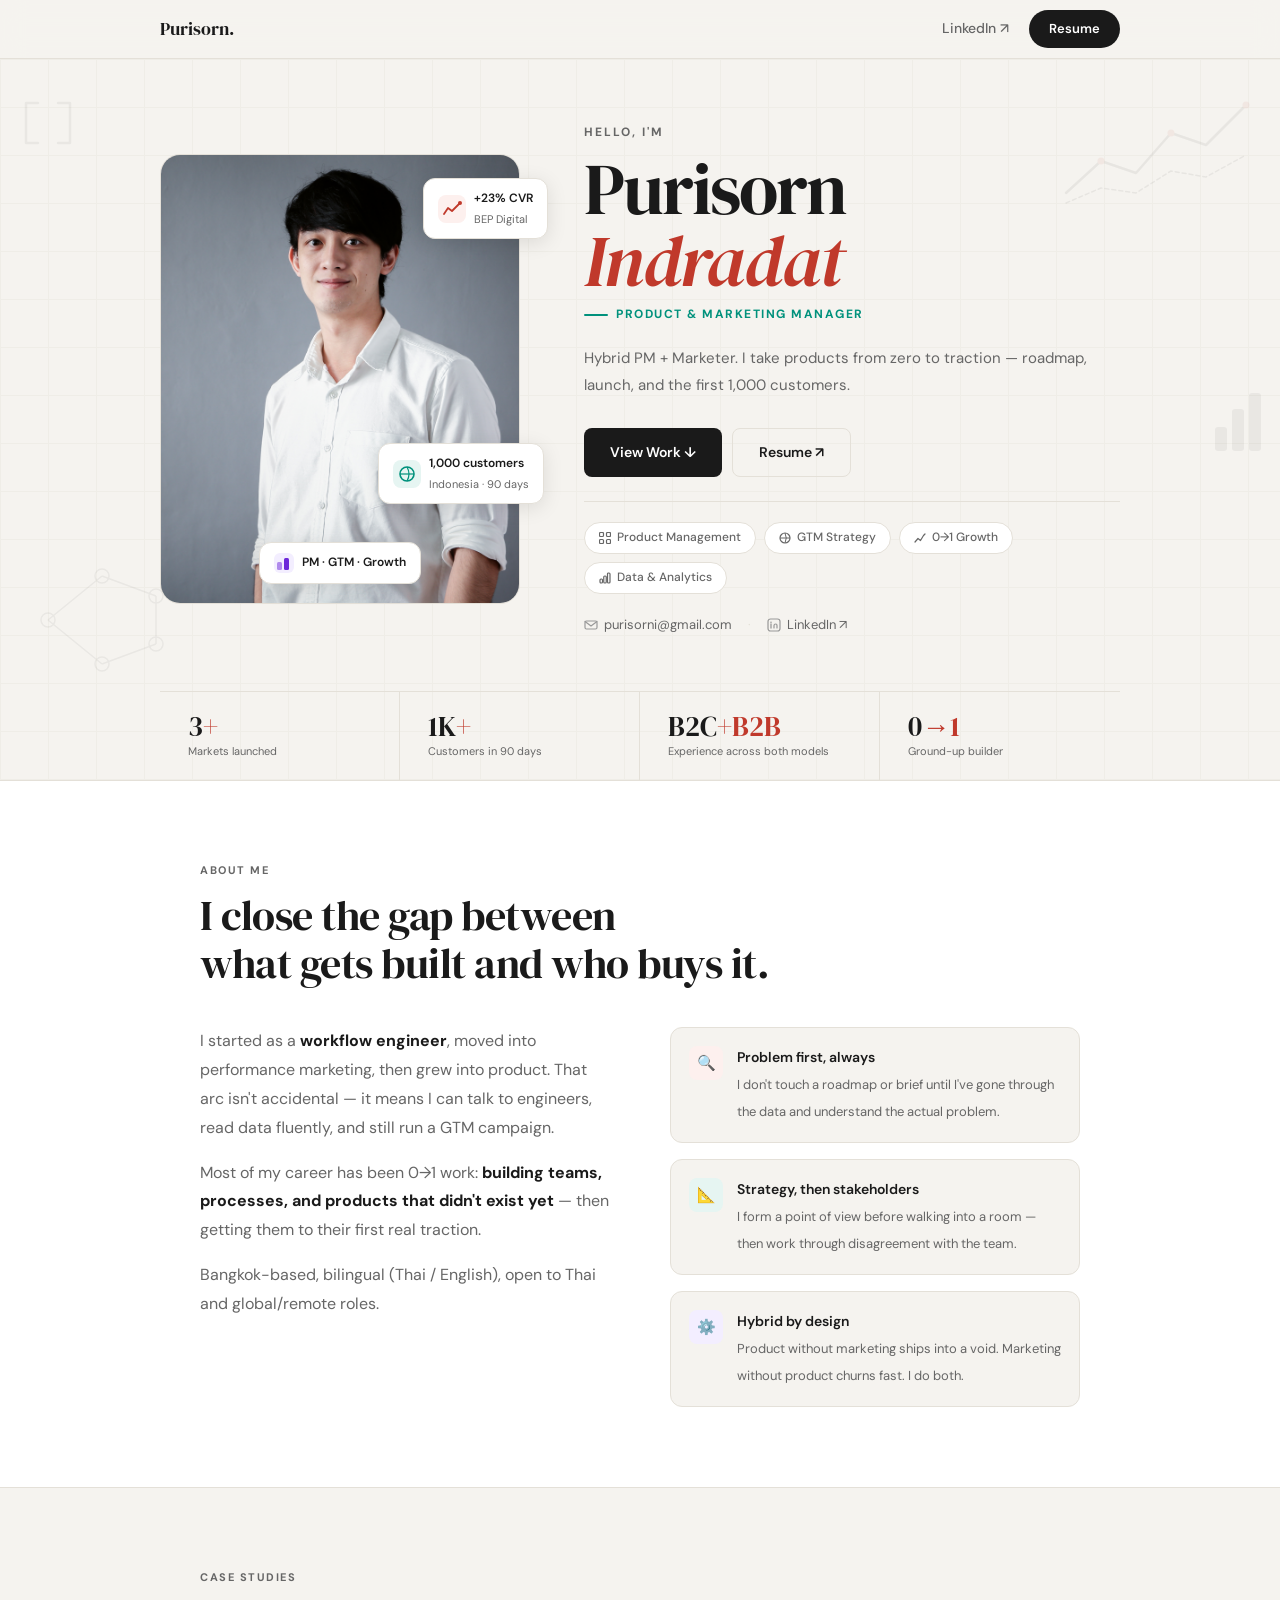
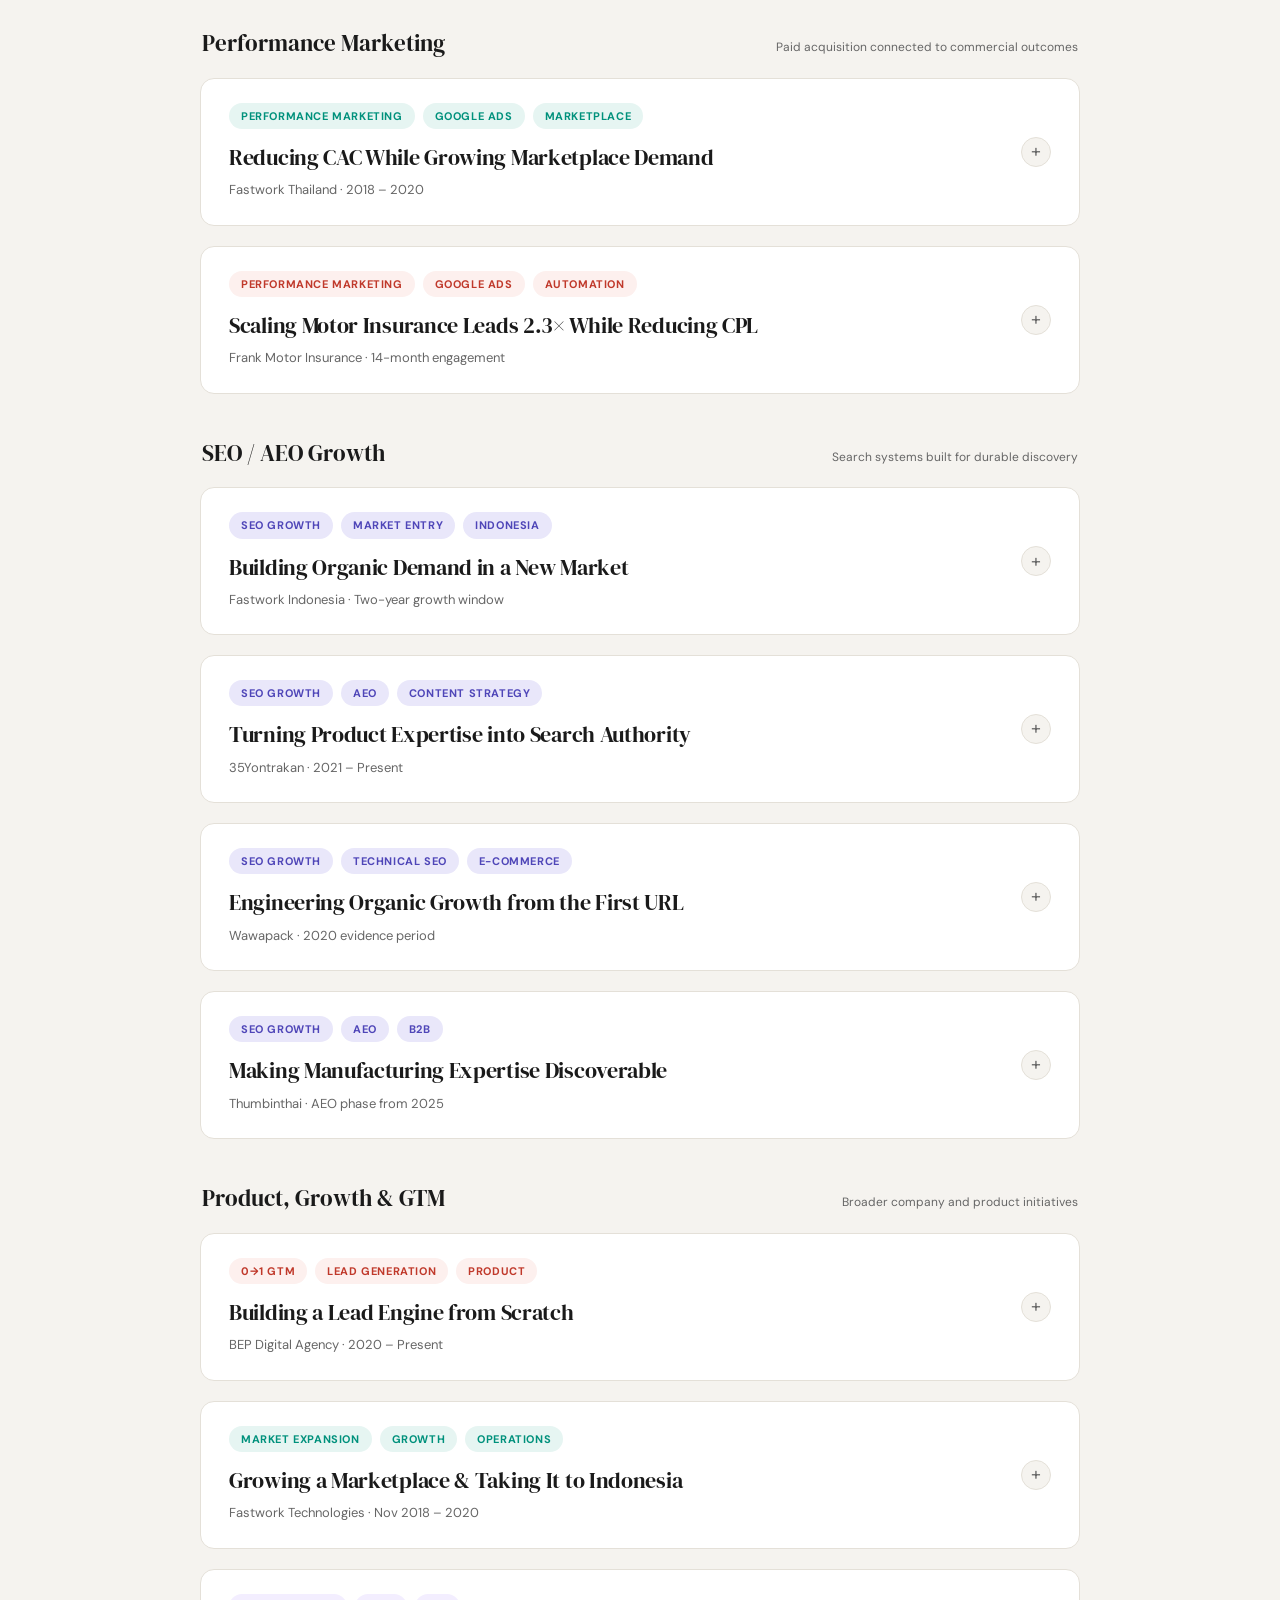
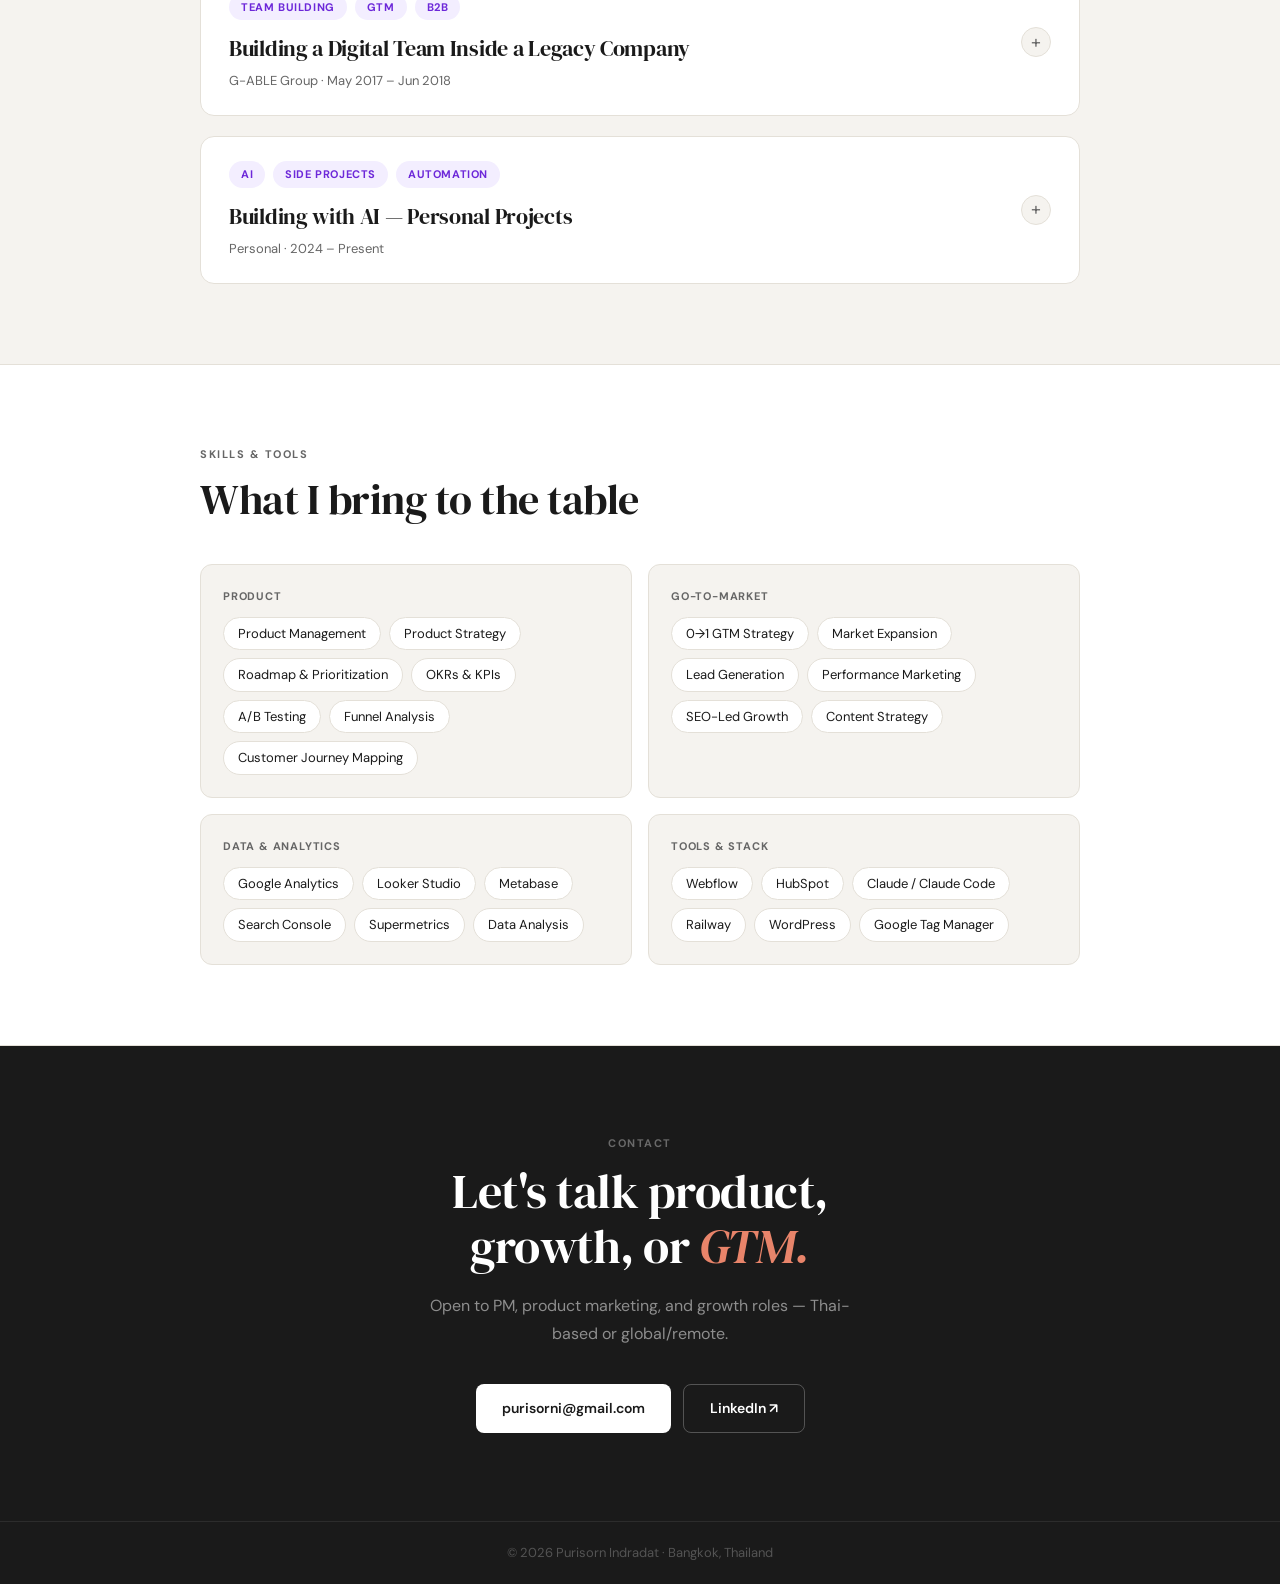
==== index.html @ d5d2ad54 "Add SEO and AEO growth case studies" ====
<!DOCTYPE html>
<html lang="en">
<head>
  <meta charset="UTF-8" />
  <meta name="viewport" content="width=device-width, initial-scale=1.0" />
  <title>Purisorn Indradat — Product × Marketing</title>
  <link rel="preconnect" href="https://fonts.googleapis.com">
  <link href="https://fonts.googleapis.com/css2?family=DM+Sans:ital,wght@0,300;0,400;0,500;0,600;0,700;1,400&family=DM+Serif+Display:ital@0;1&display=swap" rel="stylesheet">
  <style>
    *, *::before, *::after { box-sizing: border-box; margin: 0; padding: 0; }
    :root {
      --white: #ffffff;
      --bg: #f5f3ef;
      --ink: #1a1a1a;
      --ink-light: #666;
      --border: #e4e0d8;
      --coral: #c0392b;
      --coral-light: #fdf0ee;
      --teal: #00917c;
      --teal-light: #e6f5f2;
      --violet: #6d28d9;
      --violet-light: #f3eeff;
      --radius: 14px;
      --max: 960px;
    }
    html { scroll-behavior: smooth; }
    body { background: var(--bg); color: var(--ink); font-family: 'DM Sans', sans-serif; font-size: 16px; line-height: 1.65; }

    /* NAV */
    nav {
      position: sticky; top: 0; z-index: 100;
      background: rgba(245,243,239,0.92); backdrop-filter: blur(12px);
      border-bottom: 1px solid var(--border);
      padding: 0 40px;
    }
    nav .wrap { max-width: var(--max); margin: 0 auto; display: flex; align-items: center; justify-content: space-between; height: 58px; }
    .nav-logo { font-family: 'DM Serif Display', serif; font-size: 18px; color: var(--ink); text-decoration: none; }
    .nav-right { display: flex; align-items: center; gap: 20px; }
    .nav-link { color: var(--ink-light); text-decoration: none; font-size: 14px; font-weight: 500; transition: color 0.15s; }
    .nav-link:hover { color: var(--ink); }
    .nav-btn { background: var(--ink); color: white; padding: 8px 20px; border-radius: 99px; font-size: 13px; font-weight: 600; text-decoration: none; transition: background 0.15s; }
    .nav-btn:hover { background: var(--coral); }

    /* HERO */
    #hero { padding: 64px 40px 0; position: relative; overflow: hidden; }
    .hero-container { max-width: var(--max); margin: 0 auto; }
    .hero-bg-grid {
      position: absolute; inset: 0; pointer-events: none;
      background-image: linear-gradient(var(--border) 1px, transparent 1px), linear-gradient(90deg, var(--border) 1px, transparent 1px);
      background-size: 48px 48px; opacity: 0.3;
    }
    .hero-wrap {
      display: grid; grid-template-columns: 360px 1fr; gap: 64px; align-items: center;
      position: relative; z-index: 2;
    }
    @media(max-width:820px){ .hero-wrap { grid-template-columns: 1fr; } .hero-photo { display: none; } }

    /* photo col */
    .hero-photo { position: relative; }
    .photo-frame {
      width: 100%; aspect-ratio: 4/5; border-radius: 20px; overflow: hidden;
      background: var(--white); border: 1px solid var(--border);
    }
    .photo-frame img { width: 100%; height: 100%; object-fit: cover; display: block; }

    /* floating cards on photo */
    .photo-card {
      position: absolute;
      background: white; border: 1px solid var(--border); border-radius: 12px;
      padding: 10px 14px; box-shadow: 0 4px 20px rgba(0,0,0,0.10);
      font-size: 12px; font-weight: 600; color: var(--ink);
      display: flex; align-items: center; gap: 8px; white-space: nowrap;
    }
    .photo-card .card-sub { font-size: 11px; font-weight: 400; color: var(--ink-light); display: block; margin-top: 1px; }
    .pc-top  { top: 24px; right: -28px; }
    .pc-mid  { bottom: 100px; right: -24px; }
    .pc-bot  { bottom: 20px; left: 50%; transform: translateX(-50%); }

    /* text col */
    .hero-eyebrow { font-size: 12px; font-weight: 700; letter-spacing: 2px; text-transform: uppercase; color: var(--ink-light); margin-bottom: 10px; }
    h1 {
      font-family: 'DM Serif Display', serif;
      font-size: clamp(44px, 6vw, 72px);
      font-weight: 400; line-height: 1.0; letter-spacing: -2px; color: var(--ink); margin-bottom: 8px;
    }
    h1 em { font-style: italic; color: var(--coral); }
    .hero-role { font-size: 12px; font-weight: 700; letter-spacing: 1.5px; text-transform: uppercase; color: var(--teal); margin-bottom: 20px; display: flex; align-items: center; gap: 8px; }
    .hero-role::before { content: ''; display: block; width: 24px; height: 2px; background: var(--teal); border-radius: 2px; }
    .hero-sub { font-size: 15px; color: var(--ink-light); line-height: 1.85; margin-bottom: 28px; }
    .hero-actions { display: flex; gap: 10px; flex-wrap: wrap; margin-bottom: 24px; }
    .btn { display: inline-flex; align-items: center; gap: 8px; padding: 12px 26px; border-radius: 8px; font-size: 14px; font-weight: 600; text-decoration: none; transition: all 0.18s; }
    .btn-dark { background: var(--ink); color: white; }
    .btn-dark:hover { background: #333; }
    .btn-outline { background: transparent; color: var(--ink); border: 1.5px solid var(--border); }
    .btn-outline:hover { border-color: var(--ink); }
    .hero-divider { border: none; border-top: 1px solid var(--border); margin-bottom: 20px; }
    .skill-row { display: flex; gap: 8px; flex-wrap: wrap; margin-bottom: 20px; }
    .skill-tag {
      background: var(--white); border: 1px solid var(--border); border-radius: 99px;
      padding: 5px 14px; font-size: 12px; font-weight: 500; color: var(--ink-light);
      display: inline-flex; align-items: center; gap: 6px;
    }
    .hero-contacts { font-size: 13px; color: var(--ink-light); display: flex; gap: 16px; align-items: center; }
    .hero-contacts a { color: var(--ink-light); text-decoration: none; display: flex; align-items: center; gap: 6px; transition: color 0.15s; }
    .hero-contacts a:hover { color: var(--ink); }

    /* stat strip */
    .stat-strip {
      border-top: 1px solid var(--border); margin-top: 56px;
      display: grid; grid-template-columns: repeat(4,1fr);
      position: relative; z-index: 2; max-width: var(--max); margin-left: auto; margin-right: auto;
    }
    @media(max-width:640px){ .stat-strip { grid-template-columns: repeat(2,1fr); } }
    .stat-cell { padding: 20px 28px; border-right: 1px solid var(--border); }
    .stat-cell:last-child { border-right: none; }
    .stat-num { font-family: 'DM Serif Display', serif; font-size: 28px; color: var(--ink); line-height: 1; margin-bottom: 4px; }
    .stat-num span { color: var(--coral); }
    .stat-lbl { font-size: 11px; color: var(--ink-light); line-height: 1.4; }

    /* deco svgs */
    .hero-deco { position: absolute; inset: 0; pointer-events: none; overflow: hidden; z-index: 1; }

    /* SHARED */
    .wrap { max-width: var(--max); margin: 0 auto; padding: 0 40px; }
    section { padding: 80px 40px; }
    .section-label { font-size: 11px; font-weight: 700; letter-spacing: 1.5px; text-transform: uppercase; color: var(--ink-light); margin-bottom: 12px; }
    h2 { font-family: 'DM Serif Display', serif; font-size: clamp(28px, 4vw, 42px); font-weight: 400; letter-spacing: -0.5px; line-height: 1.15; }

    /* ABOUT */
    #about { background: var(--white); border-top: 1px solid var(--border); border-bottom: 1px solid var(--border); }
    .about-grid { display: grid; grid-template-columns: 1fr 1fr; gap: 60px; align-items: start; margin-top: 40px; }
    @media(max-width:640px){ .about-grid { grid-template-columns: 1fr; gap: 32px; } }
    .about-text p { color: var(--ink-light); margin-bottom: 16px; font-size: 16px; line-height: 1.8; }
    .about-text p strong { color: var(--ink); }
    .beliefs { display: flex; flex-direction: column; gap: 16px; }
    .belief { display: flex; gap: 14px; align-items: flex-start; padding: 18px; border-radius: 12px; background: var(--bg); border: 1px solid var(--border); }
    .belief-icon { width: 34px; height: 34px; border-radius: 8px; display: flex; align-items: center; justify-content: center; font-size: 15px; flex-shrink: 0; }
    .bi-coral { background: var(--coral-light); }
    .bi-teal  { background: var(--teal-light); }
    .bi-violet{ background: var(--violet-light); }
    .belief strong { display: block; font-size: 14px; font-weight: 600; color: var(--ink); margin-bottom: 2px; }
    .belief span { font-size: 13px; color: var(--ink-light); line-height: 1.6; }

    /* WORK */
    #work { background: var(--bg); border-bottom: 1px solid var(--border); }
    .cases { display: flex; flex-direction: column; gap: 20px; margin-top: 40px; }
    .case-track {
      display: flex; align-items: baseline; justify-content: space-between; gap: 20px;
      padding: 4px 2px 0; margin-top: 22px;
    }
    .case-track:first-child { margin-top: 0; }
    .case-track h3 { font-family: 'DM Serif Display', serif; font-size: 23px; font-weight: 400; line-height: 1.2; }
    .case-track p { color: var(--ink-light); font-size: 12px; }

    .case-card {
      background: var(--white); border: 1px solid var(--border); border-radius: var(--radius);
      overflow: hidden; transition: box-shadow 0.2s, border-color 0.2s;
    }
    .case-card:hover { box-shadow: 0 4px 24px rgba(0,0,0,0.07); }
    .case-card.open { border-color: #ccc; }
    .case-head {
      padding: 24px 28px; cursor: pointer;
      display: flex; align-items: center; justify-content: space-between; gap: 16px;
      user-select: none;
    }
    .case-head-left { flex: 1; }
    .case-chips { display: flex; gap: 8px; flex-wrap: wrap; margin-bottom: 10px; }
    .chip { font-size: 11px; font-weight: 700; text-transform: uppercase; letter-spacing: 0.6px; padding: 4px 12px; border-radius: 99px; }
    .chip-coral  { background: var(--coral-light); color: var(--coral); }
    .chip-teal   { background: var(--teal-light); color: var(--teal); }
    .chip-violet { background: var(--violet-light); color: var(--violet); }
    .chip-search { background: #e9e7fa; color: #4f46b8; }
    .case-title { font-family: 'DM Serif Display', serif; font-size: 22px; font-weight: 400; letter-spacing: -0.3px; color: var(--ink); margin-bottom: 4px; }
    .case-company { font-size: 13px; color: var(--ink-light); }
    .case-toggle {
      width: 30px; height: 30px; border-radius: 99px; flex-shrink: 0;
      background: var(--bg); border: 1px solid var(--border);
      display: flex; align-items: center; justify-content: center;
      font-size: 18px; color: var(--ink-light); transition: transform 0.3s, background 0.2s;
    }
    .case-card.open .case-toggle { transform: rotate(45deg); background: var(--ink); color: white; border-color: var(--ink); }
    .case-body { display: none; padding: 0 28px 28px; }
    .case-card.open .case-body { display: block; }
    .case-divider { border: none; border-top: 1px solid var(--border); margin-bottom: 24px; }
    .case-meta-grid { display: grid; grid-template-columns: 1fr 1fr; gap: 24px; margin-bottom: 24px; padding-bottom: 24px; border-bottom: 1px solid var(--border); }
    @media(max-width:560px){ .case-meta-grid { grid-template-columns: 1fr; } }
    .case-meta-label { font-size: 10px; font-weight: 700; letter-spacing: 1px; text-transform: uppercase; color: var(--ink-light); margin-bottom: 8px; }
    .case-meta-text { font-size: 14px; color: var(--ink); line-height: 1.65; }
    .case-did { margin-bottom: 24px; }
    .case-did-label { font-size: 10px; font-weight: 700; letter-spacing: 1px; text-transform: uppercase; color: var(--ink-light); margin-bottom: 10px; }
    .case-did ul { list-style: none; display: flex; flex-direction: column; gap: 8px; }
    .case-did li { font-size: 14px; color: var(--ink); padding-left: 20px; position: relative; line-height: 1.6; }
    .case-did li::before { content: '—'; position: absolute; left: 0; color: var(--ink-light); font-size: 12px; }
    .case-outcome { padding: 16px 20px; border-radius: 10px; margin-bottom: 24px; }
    .case-outcome.coral  { background: var(--coral-light); }
    .case-outcome.teal   { background: var(--teal-light); }
    .case-outcome.violet { background: var(--violet-light); }
    .case-outcome-label { font-size: 10px; font-weight: 700; letter-spacing: 1px; text-transform: uppercase; color: var(--ink-light); margin-bottom: 6px; }
    .case-outcome-text { font-size: 15px; font-weight: 700; color: var(--ink); }
    .case-cta { display: inline-flex; align-items: center; gap: 8px; font-size: 14px; font-weight: 600; color: var(--ink); text-decoration: none; border-bottom: 1.5px solid var(--ink); padding-bottom: 2px; transition: color 0.15s, border-color 0.15s; }
    .case-cta:hover { color: var(--coral); border-color: var(--coral); }

    /* SKILLS */
    #skills { background: var(--white); border-bottom: 1px solid var(--border); }
    .skills-grid { display: grid; grid-template-columns: repeat(2,1fr); gap: 16px; margin-top: 40px; }
    @media(max-width:600px){ .skills-grid { grid-template-columns: 1fr; } }
    .skill-box { padding: 22px; border-radius: 12px; border: 1px solid var(--border); background: var(--bg); }
    .skill-box h4 { font-size: 11px; font-weight: 700; text-transform: uppercase; letter-spacing: 0.8px; color: var(--ink-light); margin-bottom: 12px; }
    .pills { display: flex; flex-wrap: wrap; gap: 8px; }
    .pill { background: white; border: 1px solid var(--border); border-radius: 99px; padding: 5px 14px; font-size: 13px; color: var(--ink); }
    @media(max-width:680px){
      .skills-grid { grid-template-columns: 1fr; gap: 12px; }
      .skill-box { padding: 16px 18px; }
      .pills { gap: 6px; }
      .pill { font-size: 12px; padding: 4px 12px; }
    }

    /* CONTACT */
    #contact { background: var(--ink); padding: 88px 40px; text-align: center; }
    #contact .wrap { max-width: 580px; }
    #contact .section-label { color: rgba(255,255,255,0.35); }
    #contact h2 { font-family: 'DM Serif Display', serif; color: white; font-size: clamp(28px,4vw,48px); margin-bottom: 18px; }
    #contact h2 em { color: #e8846a; font-style: italic; }
    #contact p { color: rgba(255,255,255,0.5); font-size: 16px; max-width: 440px; margin: 0 auto 36px; line-height: 1.75; }
    .contact-row { display: flex; gap: 12px; justify-content: center; flex-wrap: wrap; }
    .btn-white { background: white; color: var(--ink); }
    .btn-white:hover { background: #f0f0f0; }
    .btn-ghost-w { background: transparent; color: white; border: 1.5px solid rgba(255,255,255,0.25); }
    .btn-ghost-w:hover { border-color: white; }

    footer { background: var(--ink); border-top: 1px solid rgba(255,255,255,0.08); text-align: center; padding: 20px; font-size: 13px; color: rgba(255,255,255,0.25); }

    @media(max-width:480px) {
      nav { padding: 0 20px; }
      .nav-link { display: none; }
      #hero { padding: 48px 20px 0 !important; }
      section { padding: 56px 20px; }
      .wrap { padding: 0 20px; }
      #contact { padding: 64px 20px !important; }
      h1 { font-size: 38px; letter-spacing: -1.5px; }
      .hero-sub { font-size: 15px; }
      .stat-strip { grid-template-columns: repeat(2,1fr) !important; }
      .stat-cell { padding: 16px 20px; }
      .case-head { padding: 18px 20px; }
      .case-body { padding: 0 20px 24px; }
      .case-meta-grid { grid-template-columns: 1fr !important; }
      .case-track { align-items: flex-start; flex-direction: column; gap: 4px; margin-top: 16px; }
      .about-grid { grid-template-columns: 1fr !important; gap: 28px !important; }
      .hero-contacts { flex-direction: column; align-items: flex-start; gap: 8px; }
      .btn { padding: 11px 20px; font-size: 13px; }
      .skill-row { display: none; }
    }
  </style>
</head>
<body>

<nav>
  <div class="wrap" style="padding:0">
    <a href="/" class="nav-logo">Purisorn.</a>
    <div class="nav-right">
      <a href="https://www.linkedin.com/in/purisorn-indradat/" target="_blank" class="nav-link">LinkedIn ↗</a>
      <a href="resume.pdf" target="_blank" class="nav-btn">Resume</a>
    </div>
  </div>
</nav>

<!-- HERO -->
<section id="hero">
  <div class="hero-bg-grid"></div>

  <!-- decorative SVGs -->
  <div class="hero-deco">
    <!-- top-right: rising line chart -->
    <svg style="position:absolute;top:24px;right:24px;opacity:0.06" width="200" height="130" viewBox="0 0 200 130" fill="none">
      <polyline points="10,110 45,78 80,90 115,50 150,62 190,22" stroke="#1a1a1a" stroke-width="2.5" stroke-linecap="round" stroke-linejoin="round"/>
      <polyline points="10,120 45,105 80,110 115,88 150,94 190,72" stroke="#1a1a1a" stroke-width="1.5" stroke-dasharray="4 3" stroke-linecap="round" stroke-linejoin="round"/>
      <circle cx="45" cy="78" r="3.5" fill="#c0392b"/>
      <circle cx="115" cy="50" r="3.5" fill="#c0392b"/>
      <circle cx="190" cy="22" r="3.5" fill="#c0392b"/>
    </svg>
    <!-- bottom-left: node graph -->
    <svg style="position:absolute;bottom:80px;left:12px;opacity:0.05" width="180" height="160" viewBox="0 0 180 160" fill="none">
      <line x1="36" y1="80" x2="90" y2="36" stroke="#1a1a1a" stroke-width="1.5"/>
      <line x1="36" y1="80" x2="90" y2="124" stroke="#1a1a1a" stroke-width="1.5"/>
      <line x1="90" y1="36" x2="144" y2="56" stroke="#1a1a1a" stroke-width="1.5"/>
      <line x1="90" y1="124" x2="144" y2="104" stroke="#1a1a1a" stroke-width="1.5"/>
      <line x1="144" y1="56" x2="144" y2="104" stroke="#1a1a1a" stroke-width="1.5"/>
      <circle cx="36" cy="80" r="7" fill="none" stroke="#1a1a1a" stroke-width="1.5"/>
      <circle cx="90" cy="36" r="7" fill="none" stroke="#1a1a1a" stroke-width="1.5"/>
      <circle cx="90" cy="124" r="7" fill="none" stroke="#1a1a1a" stroke-width="1.5"/>
      <circle cx="144" cy="56" r="7" fill="none" stroke="#1a1a1a" stroke-width="1.5"/>
      <circle cx="144" cy="104" r="7" fill="none" stroke="#1a1a1a" stroke-width="1.5"/>
    </svg>
    <!-- code brackets top-left -->
    <svg style="position:absolute;top:36px;left:20px;opacity:0.05" width="56" height="56" viewBox="0 0 56 56" fill="none">
      <path d="M18 8 L6 8 L6 48 L18 48" stroke="#1a1a1a" stroke-width="2.5" stroke-linecap="round" stroke-linejoin="round"/>
      <path d="M38 8 L50 8 L50 48 L38 48" stroke="#1a1a1a" stroke-width="2.5" stroke-linecap="round" stroke-linejoin="round"/>
    </svg>
    <!-- bar chart mid-right -->
    <svg style="position:absolute;top:45%;right:16px;opacity:0.05" width="52" height="72" viewBox="0 0 52 72" fill="none">
      <rect x="3" y="44" width="12" height="24" rx="3" fill="#1a1a1a"/>
      <rect x="20" y="26" width="12" height="42" rx="3" fill="#1a1a1a"/>
      <rect x="37" y="10" width="12" height="58" rx="3" fill="#1a1a1a"/>
    </svg>
  </div>

  <div class="hero-container">
  <div class="hero-wrap">

    <!-- PHOTO -->
    <div class="hero-photo">
      <div class="photo-frame">
        <img src="images/Purisorn profile.jpg" alt="Purisorn Indradat">
      </div>

      <!-- floating card: CVR -->
      <div class="photo-card pc-top">
        <svg width="28" height="28" viewBox="0 0 28 28" fill="none">
          <rect width="28" height="28" rx="8" fill="#fdf0ee"/>
          <polyline points="6,19 10,13 14,16 22,8" stroke="#c0392b" stroke-width="1.8" stroke-linecap="round" stroke-linejoin="round"/>
          <circle cx="22" cy="8" r="2" fill="#c0392b"/>
        </svg>
        <div>+23% CVR<span class="card-sub">BEP Digital</span></div>
      </div>

      <!-- floating card: Indonesia -->
      <div class="photo-card pc-mid">
        <svg width="28" height="28" viewBox="0 0 28 28" fill="none">
          <rect width="28" height="28" rx="8" fill="#e6f5f2"/>
          <circle cx="14" cy="14" r="7" stroke="#00917c" stroke-width="1.6" fill="none"/>
          <path d="M14 7 Q18 14 14 21" stroke="#00917c" stroke-width="1.2" fill="none"/>
          <line x1="7" y1="14" x2="21" y2="14" stroke="#00917c" stroke-width="1.2"/>
        </svg>
        <div>1,000 customers<span class="card-sub">Indonesia · 90 days</span></div>
      </div>

      <!-- bottom pill -->
      <div class="photo-card pc-bot">
        <svg width="20" height="20" viewBox="0 0 20 20" fill="none">
          <rect width="20" height="20" rx="6" fill="#f3eeff"/>
          <rect x="3" y="9" width="5" height="8" rx="1.5" fill="#6d28d9" opacity="0.5"/>
          <rect x="10" y="5" width="5" height="12" rx="1.5" fill="#6d28d9"/>
        </svg>
        PM · GTM · Growth
      </div>
    </div>

    <!-- TEXT -->
    <div class="hero-left">
      <div class="hero-eyebrow">Hello, I'm</div>
      <h1>Purisorn<br><em>Indradat</em></h1>
      <div class="hero-role">Product & Marketing Manager</div>
      <p class="hero-sub">Hybrid PM + Marketer. I take products from zero to traction — roadmap, launch, and the first 1,000 customers.</p>

      <div class="hero-actions">
        <a href="#work" class="btn btn-dark">View Work ↓</a>
        <a href="resume.pdf" target="_blank" class="btn btn-outline">Resume ↗</a>
      </div>

      <hr class="hero-divider">

      <div class="skill-row">
        <span class="skill-tag">
          <svg width="12" height="12" viewBox="0 0 12 12" fill="none"><rect x="0.5" y="0.5" width="4" height="4" rx="1" stroke="currentColor" stroke-width="1.2"/><rect x="7.5" y="0.5" width="4" height="4" rx="1" stroke="currentColor" stroke-width="1.2"/><rect x="0.5" y="7.5" width="4" height="4" rx="1" stroke="currentColor" stroke-width="1.2"/><rect x="7.5" y="7.5" width="4" height="4" rx="1" stroke="currentColor" stroke-width="1.2"/></svg>
          Product Management
        </span>
        <span class="skill-tag">
          <svg width="12" height="12" viewBox="0 0 12 12" fill="none"><circle cx="6" cy="6" r="5" stroke="currentColor" stroke-width="1.2"/><path d="M6 1 Q8.5 6 6 11" stroke="currentColor" stroke-width="1" fill="none"/><line x1="1" y1="6" x2="11" y2="6" stroke="currentColor" stroke-width="1"/></svg>
          GTM Strategy
        </span>
        <span class="skill-tag">
          <svg width="12" height="12" viewBox="0 0 12 12" fill="none"><polyline points="1,10 4,6.5 6.5,8.5 9.5,3.5 11,2" stroke="currentColor" stroke-width="1.2" stroke-linecap="round" stroke-linejoin="round"/></svg>
          0→1 Growth
        </span>
        <span class="skill-tag">
          <svg width="12" height="12" viewBox="0 0 12 12" fill="none"><rect x="1" y="7" width="2.5" height="4" rx="1" stroke="currentColor" stroke-width="1.2"/><rect x="4.75" y="4" width="2.5" height="7" rx="1" stroke="currentColor" stroke-width="1.2"/><rect x="8.5" y="1" width="2.5" height="10" rx="1" stroke="currentColor" stroke-width="1.2"/></svg>
          Data & Analytics
        </span>
      </div>

      <div class="hero-contacts">
        <a href="mailto:purisorni@gmail.com">
          <svg width="14" height="14" viewBox="0 0 14 14" fill="none"><rect x="1" y="3" width="12" height="8" rx="1.5" stroke="#999" stroke-width="1.2"/><polyline points="1,3.5 7,8 13,3.5" stroke="#999" stroke-width="1.2" stroke-linecap="round"/></svg>
          purisorni@gmail.com
        </a>
        <span style="color:var(--border)">·</span>
        <a href="https://www.linkedin.com/in/purisorn-indradat/" target="_blank">
          <svg width="14" height="14" viewBox="0 0 14 14" fill="none"><rect x="1" y="1" width="12" height="12" rx="2.5" stroke="#999" stroke-width="1.2"/><line x1="4" y1="6" x2="4" y2="10" stroke="#999" stroke-width="1.3" stroke-linecap="round"/><circle cx="4" cy="4.2" r="0.8" fill="#999"/><path d="M7 10 V7.5 C7 6.5 7.8 6 8.8 6 C9.8 6 10 6.7 10 7.5 V10" stroke="#999" stroke-width="1.2" stroke-linecap="round"/></svg>
          LinkedIn ↗
        </a>
      </div>
    </div>

  </div>
  </div><!-- /hero-container -->

  <!-- STAT STRIP -->
  <div class="stat-strip">
    <div class="stat-cell">
      <div class="stat-num">3<span>+</span></div>
      <div class="stat-lbl">Markets launched</div>
    </div>
    <div class="stat-cell">
      <div class="stat-num">1K<span>+</span></div>
      <div class="stat-lbl">Customers in 90 days</div>
    </div>
    <div class="stat-cell">
      <div class="stat-num">B2C<span>+B2B</span></div>
      <div class="stat-lbl">Experience across both models</div>
    </div>
    <div class="stat-cell">
      <div class="stat-num">0<span>→1</span></div>
      <div class="stat-lbl">Ground-up builder</div>
    </div>
  </div>
</section>

<!-- ABOUT -->
<section id="about">
  <div class="wrap">
    <div class="section-label">About me</div>
    <h2>I close the gap between<br>what gets built and who buys it.</h2>
    <div class="about-grid">
      <div class="about-text">
        <p>I started as a <strong>workflow engineer</strong>, moved into performance marketing, then grew into product. That arc isn't accidental — it means I can talk to engineers, read data fluently, and still run a GTM campaign.</p>
        <p>Most of my career has been 0→1 work: <strong>building teams, processes, and products that didn't exist yet</strong> — then getting them to their first real traction.</p>
        <p>Bangkok-based, bilingual (Thai / English), open to Thai and global/remote roles.</p>
      </div>
      <div class="beliefs">
        <div class="belief">
          <div class="belief-icon bi-coral">🔍</div>
          <div>
            <strong>Problem first, always</strong>
            <span>I don't touch a roadmap or brief until I've gone through the data and understand the actual problem.</span>
          </div>
        </div>
        <div class="belief">
          <div class="belief-icon bi-teal">📐</div>
          <div>
            <strong>Strategy, then stakeholders</strong>
            <span>I form a point of view before walking into a room — then work through disagreement with the team.</span>
          </div>
        </div>
        <div class="belief">
          <div class="belief-icon bi-violet">⚙️</div>
          <div>
            <strong>Hybrid by design</strong>
            <span>Product without marketing ships into a void. Marketing without product churns fast. I do both.</span>
          </div>
        </div>
      </div>
    </div>
  </div>
</section>

<!-- WORK -->
<section id="work">
  <div class="wrap">
    <div class="section-label">Case Studies</div>

    <div class="cases">

      <div class="case-track">
        <h3>Performance Marketing</h3>
        <p>Paid acquisition connected to commercial outcomes</p>
      </div>

      <!-- FASTWORK PERFORMANCE MARKETING -->
      <div class="case-card" id="cc0">
        <div class="case-head" onclick="toggleCase('cc0')">
          <div class="case-head-left">
            <div class="case-chips">
              <span class="chip chip-teal">Performance Marketing</span>
              <span class="chip chip-teal">Google Ads</span>
              <span class="chip chip-teal">Marketplace</span>
            </div>
            <div class="case-title">Reducing CAC While Growing Marketplace Demand</div>
            <div class="case-company">Fastwork Thailand · 2018 – 2020</div>
          </div>
          <div class="case-toggle">+</div>
        </div>
        <div class="case-body">
          <hr class="case-divider">
          <div class="case-meta-grid">
            <div>
              <div class="case-meta-label">Context</div>
              <div class="case-meta-text">As Fastwork expanded across 40–50 service categories, one broad Google Ads structure could not show which categories were creating value.</div>
            </div>
            <div>
              <div class="case-meta-label">My Role</div>
              <div class="case-meta-text">Owned approximately ฿1M per month in demand-side acquisition for new users, inquiries, and payments, with responsibility for improving CAC and category-level cost-to-GMV performance.</div>
            </div>
          </div>
          <div class="case-did">
            <div class="case-did-label">What I Did</div>
            <ul>
              <li>Restructured one broad ad group into focused category and intent groups</li>
              <li>Used selective SKAGs for high-converting keywords to improve relevance and bidding control</li>
              <li>Implemented conversion tracking and extensive Google Analytics analysis</li>
              <li>Introduced category-level CAC and cost-to-GMV reporting</li>
            </ul>
          </div>
          <div class="case-outcome teal">
            <div class="case-outcome-label">Outcome</div>
            <div class="case-outcome-text">CAC reduced from approximately ฿1,200 to ฿900 · +15% inquiries · +20% GMV.</div>
          </div>
          <a href="fastwork-performance.html" class="case-cta">Read Performance Marketing Case →</a>
        </div>
      </div>

      <!-- FRANK PERFORMANCE MARKETING -->
      <div class="case-card" id="cc5">
        <div class="case-head" onclick="toggleCase('cc5')">
          <div class="case-head-left">
            <div class="case-chips">
              <span class="chip chip-coral">Performance Marketing</span>
              <span class="chip chip-coral">Google Ads</span>
              <span class="chip chip-coral">Automation</span>
            </div>
            <div class="case-title">Scaling Motor Insurance Leads 2.3× While Reducing CPL</div>
            <div class="case-company">Frank Motor Insurance · 14-month engagement</div>
          </div>
          <div class="case-toggle">+</div>
        </div>
        <div class="case-body">
          <hr class="case-divider">
          <div class="case-meta-grid">
            <div>
              <div class="case-meta-label">Context</div>
              <div class="case-meta-text">The account needed to scale from ฿500K to ฿1M per month while growing motor-insurance leads faster than media spend.</div>
            </div>
            <div>
              <div class="case-meta-label">My Role</div>
              <div class="case-meta-text">Owned Google Ads optimization across search relevance, landing-page experience, conversion measurement, and automated bid adjustments.</div>
            </div>
          </div>
          <div class="case-did">
            <div class="case-did-label">What I Did</div>
            <ul>
              <li>Improved high-converting keyword relevance using Quality Score diagnostics</li>
              <li>Partnered with product and website teams to optimize landing pages</li>
              <li>Implemented conversion tracking and extensive Google Analytics analysis</li>
              <li>Automated device and schedule bid adjustments with Google Sheets and Ads Scripts</li>
            </ul>
          </div>
          <div class="case-outcome coral">
            <div class="case-outcome-label">Outcome</div>
            <div class="case-outcome-text">Leads increased from 3,000 to 7,000 · 2.3× lead growth · estimated CPL reduced by 14%.</div>
          </div>
          <a href="frank-performance.html" class="case-cta">Read Performance Marketing Case →</a>
        </div>
      </div>

      <div class="case-track">
        <h3>SEO / AEO Growth</h3>
        <p>Search systems built for durable discovery</p>
      </div>

      <!-- FASTWORK INDONESIA SEO -->
      <div class="case-card" id="cc6">
        <div class="case-head" onclick="toggleCase('cc6')">
          <div class="case-head-left">
            <div class="case-chips">
              <span class="chip chip-search">SEO Growth</span>
              <span class="chip chip-search">Market Entry</span>
              <span class="chip chip-search">Indonesia</span>
            </div>
            <div class="case-title">Building Organic Demand in a New Market</div>
            <div class="case-company">Fastwork Indonesia · Two-year growth window</div>
          </div>
          <div class="case-toggle">+</div>
        </div>
        <div class="case-body">
          <hr class="case-divider">
          <div class="case-meta-grid">
            <div><div class="case-meta-label">Context</div><div class="case-meta-text">Fastwork entered Indonesia against established freelance platforms while paid search remained expensive and highly competitive.</div></div>
            <div><div class="case-meta-label">My Role</div><div class="case-meta-text">Led a three-person SEO and Google Ads team across local-intent content, on-page optimization, authority building, and acquisition prioritization.</div></div>
          </div>
          <div class="case-did"><div class="case-did-label">What I Did</div><ul><li>Localized content around Indonesian search intent</li><li>Built authority through guest posts, digital PR, partnerships, and outreach</li><li>Scaled service-focused organic entry points</li><li>Connected SEO priorities with paid-search learning</li></ul></div>
          <div class="case-outcome violet"><div class="case-outcome-label">Outcome</div><div class="case-outcome-text">Organic traffic grew from 0 to 284,812 monthly visits in two years, sustaining peaks above 300K.</div></div>
          <a href="fastwork-id-seo.html" class="case-cta">Read SEO / AEO Case →</a>
        </div>
      </div>

      <!-- 35YONTRAKAN SEO / AEO -->
      <div class="case-card" id="cc7">
        <div class="case-head" onclick="toggleCase('cc7')">
          <div class="case-head-left"><div class="case-chips"><span class="chip chip-search">SEO Growth</span><span class="chip chip-search">AEO</span><span class="chip chip-search">Content Strategy</span></div><div class="case-title">Turning Product Expertise into Search Authority</div><div class="case-company">35Yontrakan · 2021 – Present</div></div><div class="case-toggle">+</div>
        </div>
        <div class="case-body"><hr class="case-divider"><div class="case-meta-grid"><div><div class="case-meta-label">Context</div><div class="case-meta-text">A motorcycle-parts distributor began with no search visibility while large marketplaces dominated commercial discovery.</div></div><div><div class="case-meta-label">My Role</div><div class="case-meta-text">Built the website, SEO structure, analytics foundation, product expansion system, and information-led content strategy.</div></div></div><div class="case-did"><div class="case-did-label">What I Did</div><ul><li>Built the site, sitemap, measurement, and product-page foundation</li><li>Expanded product and category coverage with launches</li><li>Added technical Q&amp;A, comparisons, laws, and how-to content</li><li>Structured expertise for classic search and AI answer engines</li></ul></div><div class="case-outcome violet"><div class="case-outcome-label">Outcome</div><div class="case-outcome-text">492K clicks · 22.6M impressions · average position 6.8 · 531 AI citations.</div></div><a href="35yontrakan-seo.html" class="case-cta">Read SEO / AEO Case →</a></div>
      </div>

      <!-- WAWAPACK SEO -->
      <div class="case-card" id="cc8">
        <div class="case-head" onclick="toggleCase('cc8')"><div class="case-head-left"><div class="case-chips"><span class="chip chip-search">SEO Growth</span><span class="chip chip-search">Technical SEO</span><span class="chip chip-search">E-commerce</span></div><div class="case-title">Engineering Organic Growth from the First URL</div><div class="case-company">Wawapack · 2020 evidence period</div></div><div class="case-toggle">+</div></div>
        <div class="case-body"><hr class="case-divider"><div class="case-meta-grid"><div><div class="case-meta-label">Context</div><div class="case-meta-text">A packaging startup entered a crowded, price-sensitive market with many product types and competitors already using paid acquisition.</div></div><div><div class="case-meta-label">My Role</div><div class="case-meta-text">Designed and implemented the SEO foundation, taxonomy, Thai keyword strategy, on-page system, schema, and performance improvements.</div></div></div><div class="case-did"><div class="case-did-label">What I Did</div><ul><li>Built a hub-and-spoke structure by product type and buyer intent</li><li>Implemented clean URLs, XML sitemap, and structured data</li><li>Researched Thai plastic and eco-packaging demand</li><li>Standardized titles, headings, internal links, and Core Web Vitals</li></ul></div><div class="case-outcome violet"><div class="case-outcome-label">Outcome</div><div class="case-outcome-text">Monthly organic traffic grew from roughly 3K to nearly 9K during the supplied 2020 period.</div></div><a href="wawapack-seo.html" class="case-cta">Read SEO / AEO Case →</a></div>
      </div>

      <!-- THUMBINTHAI SEO / AEO -->
      <div class="case-card" id="cc9">
        <div class="case-head" onclick="toggleCase('cc9')"><div class="case-head-left"><div class="case-chips"><span class="chip chip-search">SEO Growth</span><span class="chip chip-search">AEO</span><span class="chip chip-search">B2B</span></div><div class="case-title">Making Manufacturing Expertise Discoverable</div><div class="case-company">Thumbinthai · AEO phase from 2025</div></div><div class="case-toggle">+</div></div>
        <div class="case-body"><hr class="case-divider"><div class="case-meta-grid"><div><div class="case-meta-label">Context</div><div class="case-meta-text">A Bangkok apparel manufacturer needed to translate complex production expertise into clear search journeys for local and international buyers.</div></div><div><div class="case-meta-label">My Role</div><div class="case-meta-text">Created the responsive website, targeted service pages, SEO foundation, and answer-focused content structure.</div></div></div><div class="case-did"><div class="case-did-label">What I Did</div><ul><li>Built responsive paths from discovery to inquiry</li><li>Matched landing pages to apparel and private-label intent</li><li>Optimized product, service, and educational content</li><li>Evolved the foundation for GEO and AEO discovery</li></ul></div><div class="case-outcome violet"><div class="case-outcome-label">Outcome</div><div class="case-outcome-text">68.5K clicks · 3.34M impressions · average position 8.7 · 322 AI citations.</div></div><a href="thumbinthai-seo.html" class="case-cta">Read SEO / AEO Case →</a></div>
      </div>

      <div class="case-track">
        <h3>Product, Growth &amp; GTM</h3>
        <p>Broader company and product initiatives</p>
      </div>

      <!-- BEP -->
      <div class="case-card" id="cc1">
        <div class="case-head" onclick="toggleCase('cc1')">
          <div class="case-head-left">
            <div class="case-chips">
              <span class="chip chip-coral">0→1 GTM</span>
              <span class="chip chip-coral">Lead Generation</span>
              <span class="chip chip-coral">Product</span>
            </div>
            <div class="case-title">Building a Lead Engine from Scratch</div>
            <div class="case-company">BEP Digital Agency · 2020 – Present</div>
          </div>
          <div class="case-toggle">+</div>
        </div>
        <div class="case-body">
          <hr class="case-divider">
          <div class="case-meta-grid">
            <div>
              <div class="case-meta-label">Context</div>
              <div class="case-meta-text">New company with zero brand recognition. Service scope was too narrow to win bigger clients and leads coming in didn't match what operations could deliver.</div>
            </div>
            <div>
              <div class="case-meta-label">My Role</div>
              <div class="case-meta-text">First product & marketing hire. Built the entire operation — from sales process and lead nurture to product roadmap and organic growth strategy.</div>
            </div>
          </div>
          <div class="case-did">
            <div class="case-did-label">What I Did</div>
            <ul>
              <li>Defined ICP, rewrote service messaging to attract better-fit leads</li>
              <li>Built strategic partnerships to expand scope and unlock larger clients</li>
              <li>Scaled site from 1 to 200+ pages through structured SEO and content strategy</li>
              <li>Set up full sales pipeline — zero budget, all organic</li>
              <li>Continuously developed product and business strategy, identifying opportunities for product-market fit through customer feedback, A/B testing, and OKR-aligned releases</li>
              <li>Deployed AI automation pipelines, saving 15+ hours per week in production time</li>
            </ul>
          </div>
          <div class="case-outcome coral">
            <div class="case-outcome-label">Outcome</div>
            <div class="case-outcome-text">23% increase in conversion rate · 2× marketing performance · 30% reduction in content production time — all without paid acquisition budget.</div>
          </div>
          <a href="bep.html" class="case-cta">Read Case Study →</a>
        </div>
      </div>

      <!-- FASTWORK -->
      <div class="case-card" id="cc2">
        <div class="case-head" onclick="toggleCase('cc2')">
          <div class="case-head-left">
            <div class="case-chips">
              <span class="chip chip-teal">Market Expansion</span>
              <span class="chip chip-teal">Growth</span>
              <span class="chip chip-teal">Operations</span>
            </div>
            <div class="case-title">Growing a Marketplace & Taking It to Indonesia</div>
            <div class="case-company">Fastwork Technologies · Nov 2018 – 2020</div>
          </div>
          <div class="case-toggle">+</div>
        </div>
        <div class="case-body">
          <hr class="case-divider">
          <div class="case-meta-grid">
            <div>
              <div class="case-meta-label">Context</div>
              <div class="case-meta-text">Regional SaaS marketplace needed to improve conversion and launch in Indonesia — simultaneously with a lean team and no existing playbook.</div>
            </div>
            <div>
              <div class="case-meta-label">My Role</div>
              <div class="case-meta-text">Marketing manager for Thailand growth and pioneer team member for Indonesia expansion — responsible for GTM strategy, funnel optimization, and getting to first 1,000 customers in 90 days.</div>
            </div>
          </div>
          <div class="case-did">
            <div class="case-did-label">What I Did</div>
            <ul>
              <li>Mapped full inquiry-to-payment funnel across TH + ID markets; fixed key drop-offs</li>
              <li>Designed KYC workaround using CS team to maintain trust while tech was being built</li>
              <li>Designed offline acquisition strategy for Indonesia and led execution through the local team</li>
              <li>Launched first-time buyer campaign that drove the first paying customer cohort</li>
              <li>Built unified data layer connecting marketing data to product DB</li>
            </ul>
          </div>
          <div class="case-outcome teal">
            <div class="case-outcome-label">Outcome</div>
            <div class="case-outcome-text">1,000+ customers acquired in 90 days in Indonesia · +20% qualified leads · −25% cost per lead · +10% conversion rate in Thailand.</div>
          </div>
          <a href="fastwork.html" class="case-cta">Read Case Study →</a>
        </div>
      </div>

      <!-- G-ABLE -->
      <div class="case-card" id="cc3">
        <div class="case-head" onclick="toggleCase('cc3')">
          <div class="case-head-left">
            <div class="case-chips">
              <span class="chip chip-violet">Team Building</span>
              <span class="chip chip-violet">GTM</span>
              <span class="chip chip-violet">B2B</span>
            </div>
            <div class="case-title">Building a Digital Team Inside a Legacy Company</div>
            <div class="case-company">G-ABLE Group · May 2017 – Jun 2018</div>
          </div>
          <div class="case-toggle">+</div>
        </div>
        <div class="case-body">
          <hr class="case-divider">
          <div class="case-meta-grid">
            <div>
              <div class="case-meta-label">Context</div>
              <div class="case-meta-text">20+ year system integrator with no digital marketing function. Leadership didn't understand what digital could do for a B2B business and pushed back on every tech decision.</div>
            </div>
            <div>
              <div class="case-meta-label">My Role</div>
              <div class="case-meta-text">Digital Marketing Manager — built the team from scratch, rebuilt the website positioning, and ran GTM campaigns that closed new enterprise clients.</div>
            </div>
          </div>
          <div class="case-did">
            <div class="case-did-label">What I Did</div>
            <ul>
              <li>Built the digital marketing team from scratch — roles, SLAs, performance standards</li>
              <li>Pushed through CMS migration against internal resistance</li>
              <li>Rebuilt website positioning for B2B buyers</li>
              <li>Defined playbooks across SEM, SEO, GDN, Facebook, and email</li>
              <li>Led cross-functional GTM campaigns that closed new enterprise business</li>
            </ul>
          </div>
          <a href="gable.html" class="case-cta">Read Case Study →</a>
        </div>
      </div>

      <!-- AI PROJECTS -->
      <div class="case-card" id="cc4">
        <div class="case-head" onclick="toggleCase('cc4')">
          <div class="case-head-left">
            <div class="case-chips">
              <span class="chip chip-violet">AI</span>
              <span class="chip chip-violet">Side Projects</span>
              <span class="chip chip-violet">Automation</span>
            </div>
            <div class="case-title">Building with AI — Personal Projects</div>
            <div class="case-company">Personal · 2024 – Present</div>
          </div>
          <div class="case-toggle">+</div>
        </div>
        <div class="case-body">
          <hr class="case-divider">
          <div class="case-meta-grid">
            <div>
              <div class="case-meta-label">Why I built these</div>
              <div class="case-meta-text">I use AI as part of how I work — not just to prompt, but to actually build things. These are two personal projects I built from scratch to solve real problems in my daily life.</div>
            </div>
            <div>
              <div class="case-meta-label">What this shows</div>
              <div class="case-meta-text">That I can build with AI, work with APIs, deploy to production, and continuously adopt new technology — not just talk about it.</div>
            </div>
          </div>
          <div class="case-did">
            <div class="case-did-label">Investment Portfolio Tracker</div>
            <ul>
              <li>Built a personal investment dashboard that pulls live market data via yfinance and a news API</li>
              <li>Displays portfolio performance and relevant news in one view</li>
              <li>Built with Python, hosted on Railway, with a custom frontend</li>
            </ul>
          </div>
          <div class="case-did" style="margin-top:20px">
            <div class="case-did-label">Expense Tracker via Line</div>
            <ul>
              <li>Built a personal expense tracker that logs transactions through Line chat using a webhook</li>
              <li>Supports custom categories, transaction naming, and inline /help shortcut guide</li>
              <li>Built with Python + PostgreSQL, hosted on Railway</li>
            </ul>
          </div>
          <a href="aiprojects.html" class="case-cta">See Architecture →</a>
        </div>
      </div>

    </div>
  </div>
</section>

<!-- SKILLS -->
<section id="skills">
  <div class="wrap">
    <div class="section-label">Skills & Tools</div>
    <h2>What I bring to the table</h2>
    <div class="skills-grid">
      <div class="skill-box">
        <h4>Product</h4>
        <div class="pills">
          <span class="pill">Product Management</span>
          <span class="pill">Product Strategy</span>
          <span class="pill">Roadmap & Prioritization</span>
          <span class="pill">OKRs & KPIs</span>
          <span class="pill">A/B Testing</span>
          <span class="pill">Funnel Analysis</span>
          <span class="pill">Customer Journey Mapping</span>
        </div>
      </div>
      <div class="skill-box">
        <h4>Go-to-Market</h4>
        <div class="pills">
          <span class="pill">0→1 GTM Strategy</span>
          <span class="pill">Market Expansion</span>
          <span class="pill">Lead Generation</span>
          <span class="pill">Performance Marketing</span>
          <span class="pill">SEO-Led Growth</span>
          <span class="pill">Content Strategy</span>
        </div>
      </div>
      <div class="skill-box">
        <h4>Data & Analytics</h4>
        <div class="pills">
          <span class="pill">Google Analytics</span>
          <span class="pill">Looker Studio</span>
          <span class="pill">Metabase</span>
          <span class="pill">Search Console</span>
          <span class="pill">Supermetrics</span>
          <span class="pill">Data Analysis</span>
        </div>
      </div>
      <div class="skill-box">
        <h4>Tools & Stack</h4>
        <div class="pills">
          <span class="pill">Webflow</span>
          <span class="pill">HubSpot</span>
          <span class="pill">Claude / Claude Code</span>
          <span class="pill">Railway</span>
          <span class="pill">WordPress</span>
          <span class="pill">Google Tag Manager</span>
        </div>
      </div>
    </div>
  </div>
</section>

<!-- CONTACT -->
<section id="contact">
  <div class="wrap">
    <div class="section-label">Contact</div>
    <h2>Let's talk product,<br>growth, or <em>GTM.</em></h2>
    <p>Open to PM, product marketing, and growth roles — Thai-based or global/remote.</p>
    <div class="contact-row">
      <a href="mailto:purisorni@gmail.com" class="btn btn-white">purisorni@gmail.com</a>
      <a href="https://www.linkedin.com/in/purisorn-indradat/" target="_blank" class="btn btn-ghost-w">LinkedIn ↗</a>
    </div>
  </div>
</section>

<footer>© 2026 Purisorn Indradat · Bangkok, Thailand</footer>

<script>
  function toggleCase(id) {
    document.getElementById(id).classList.toggle('open');
  }
</script>
</body>
</html>
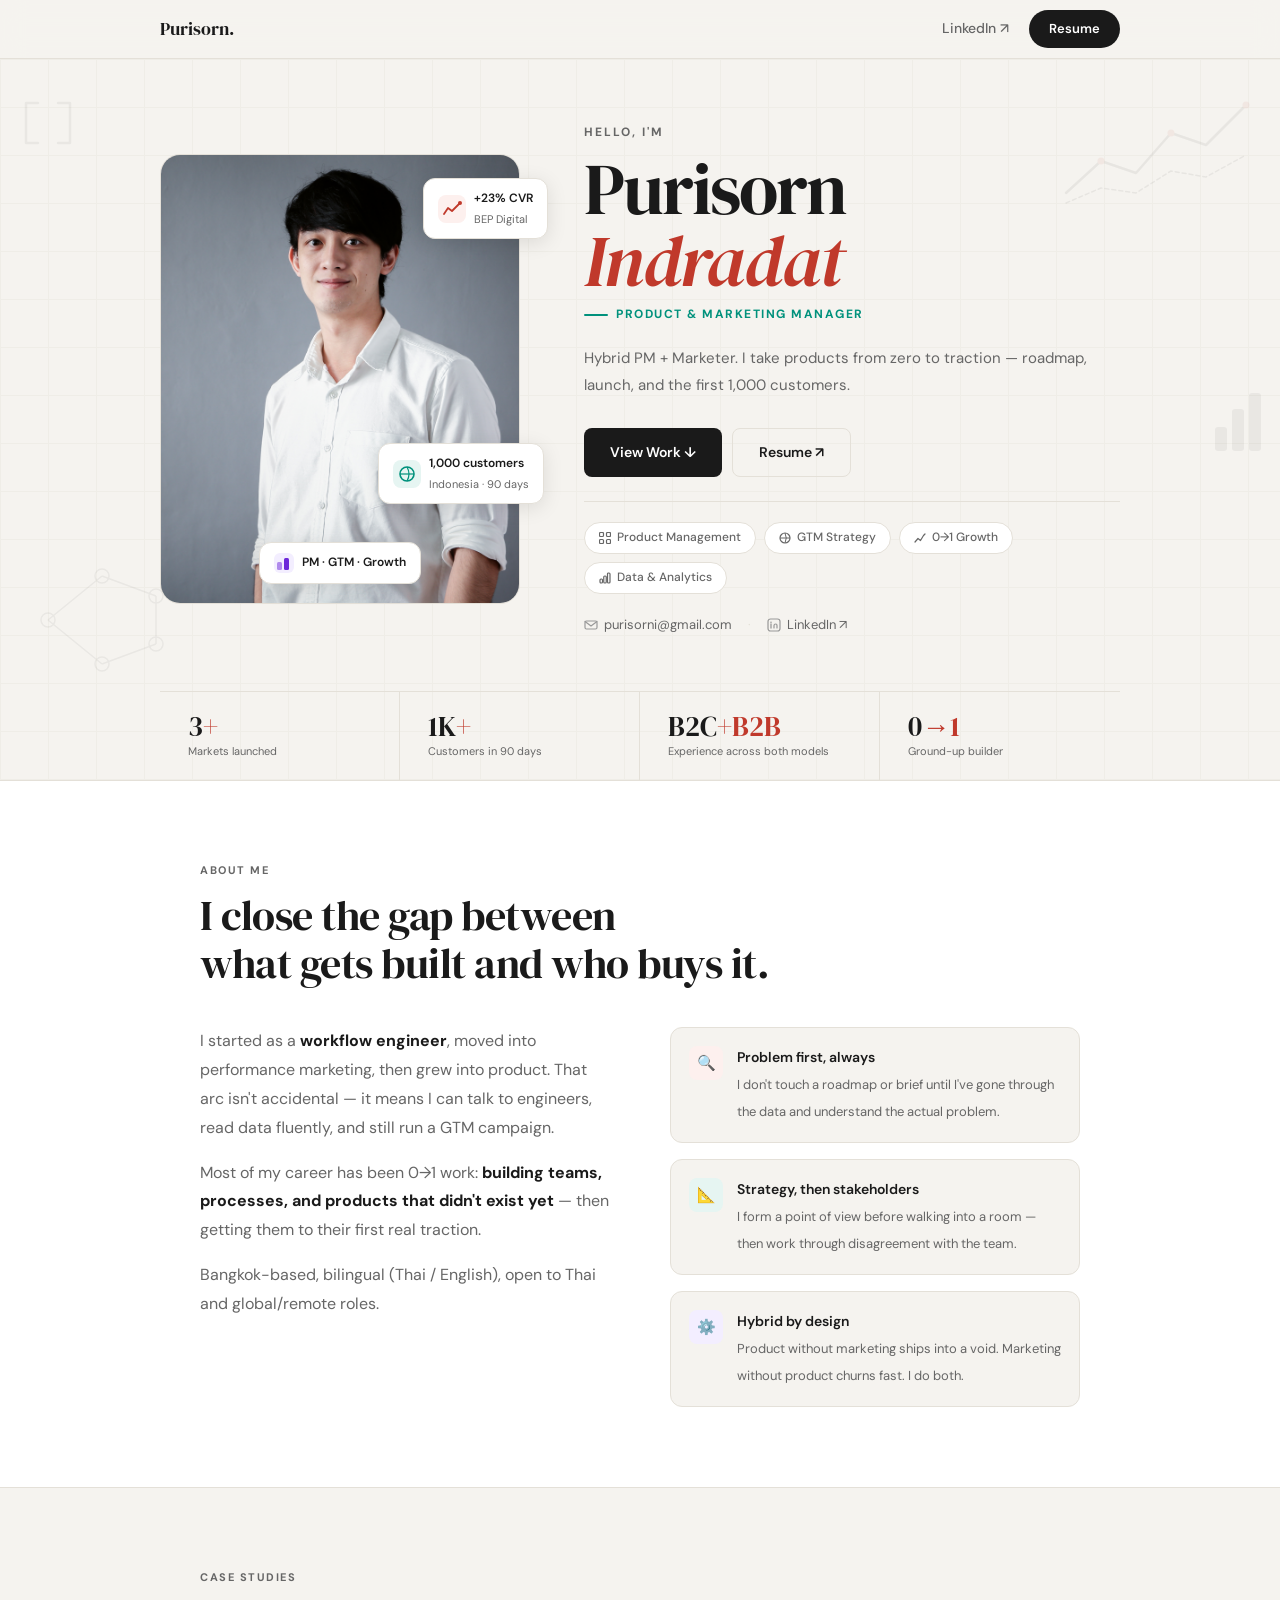
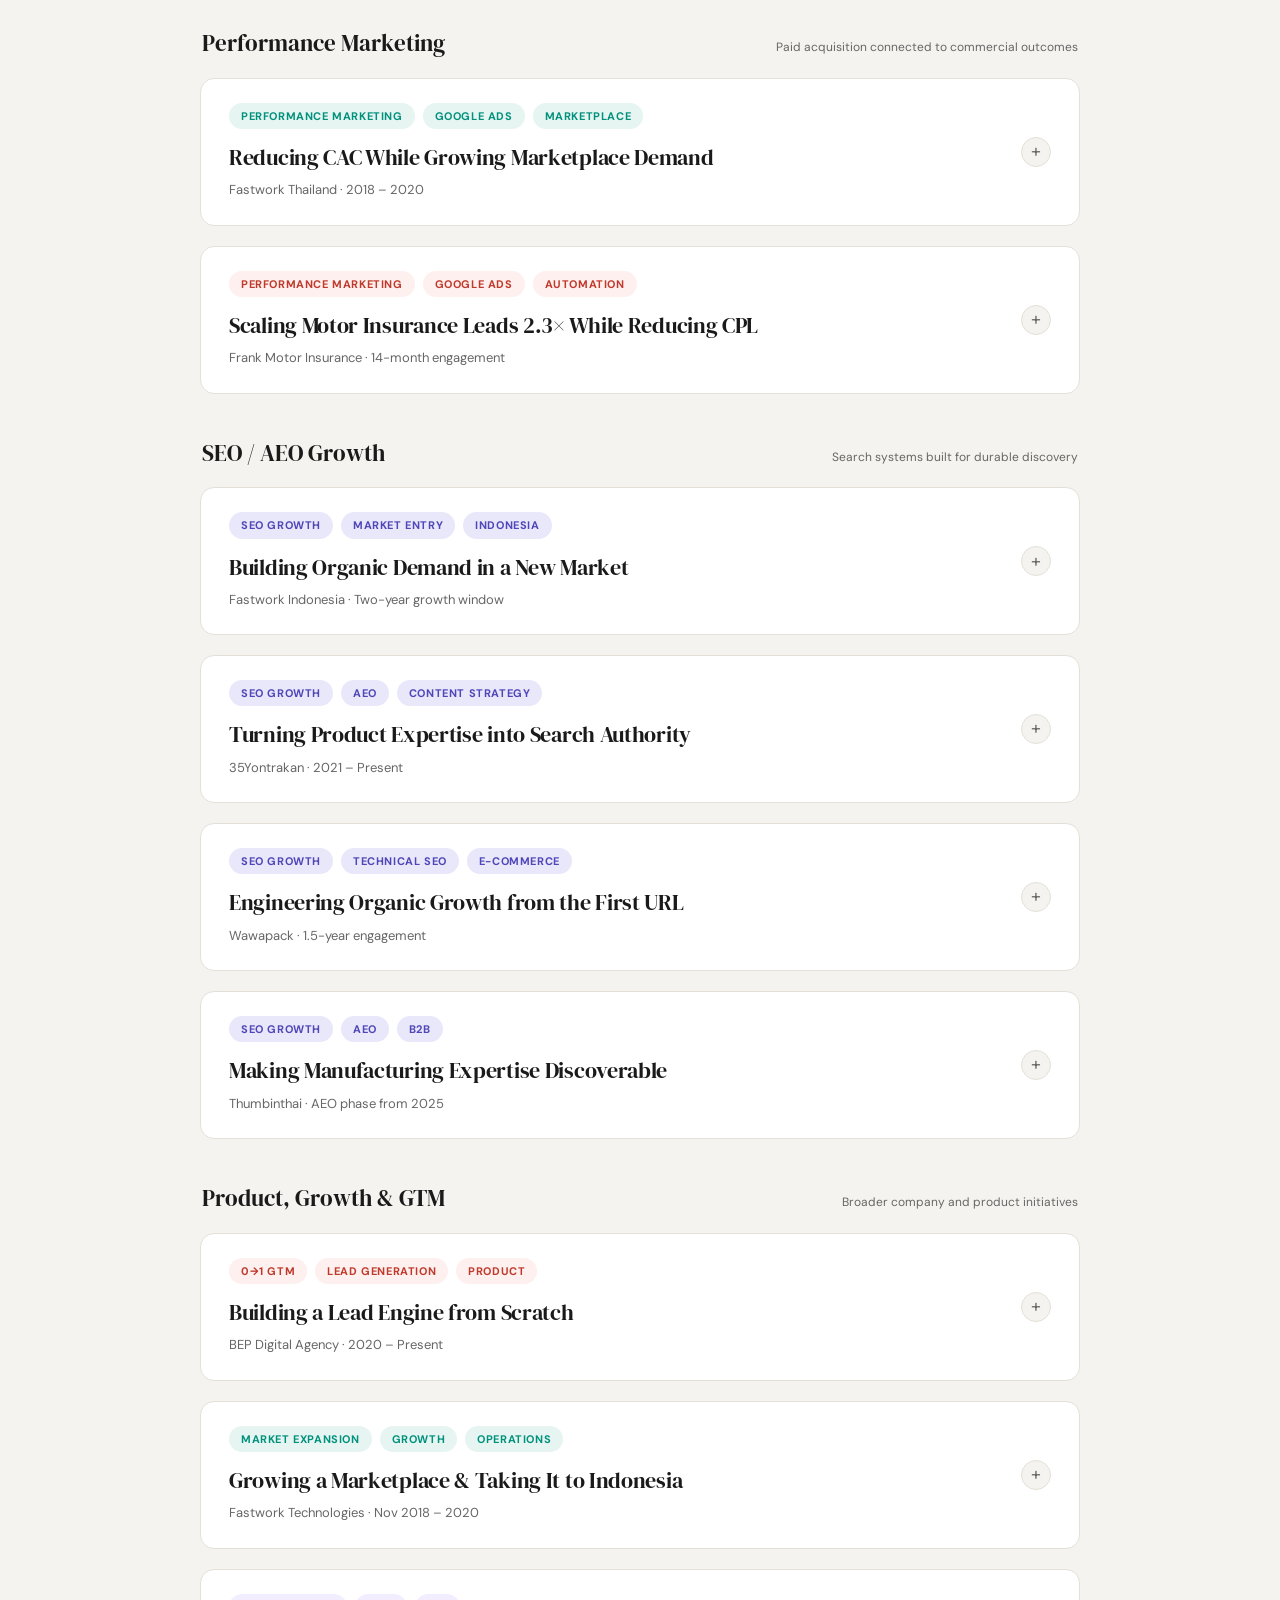
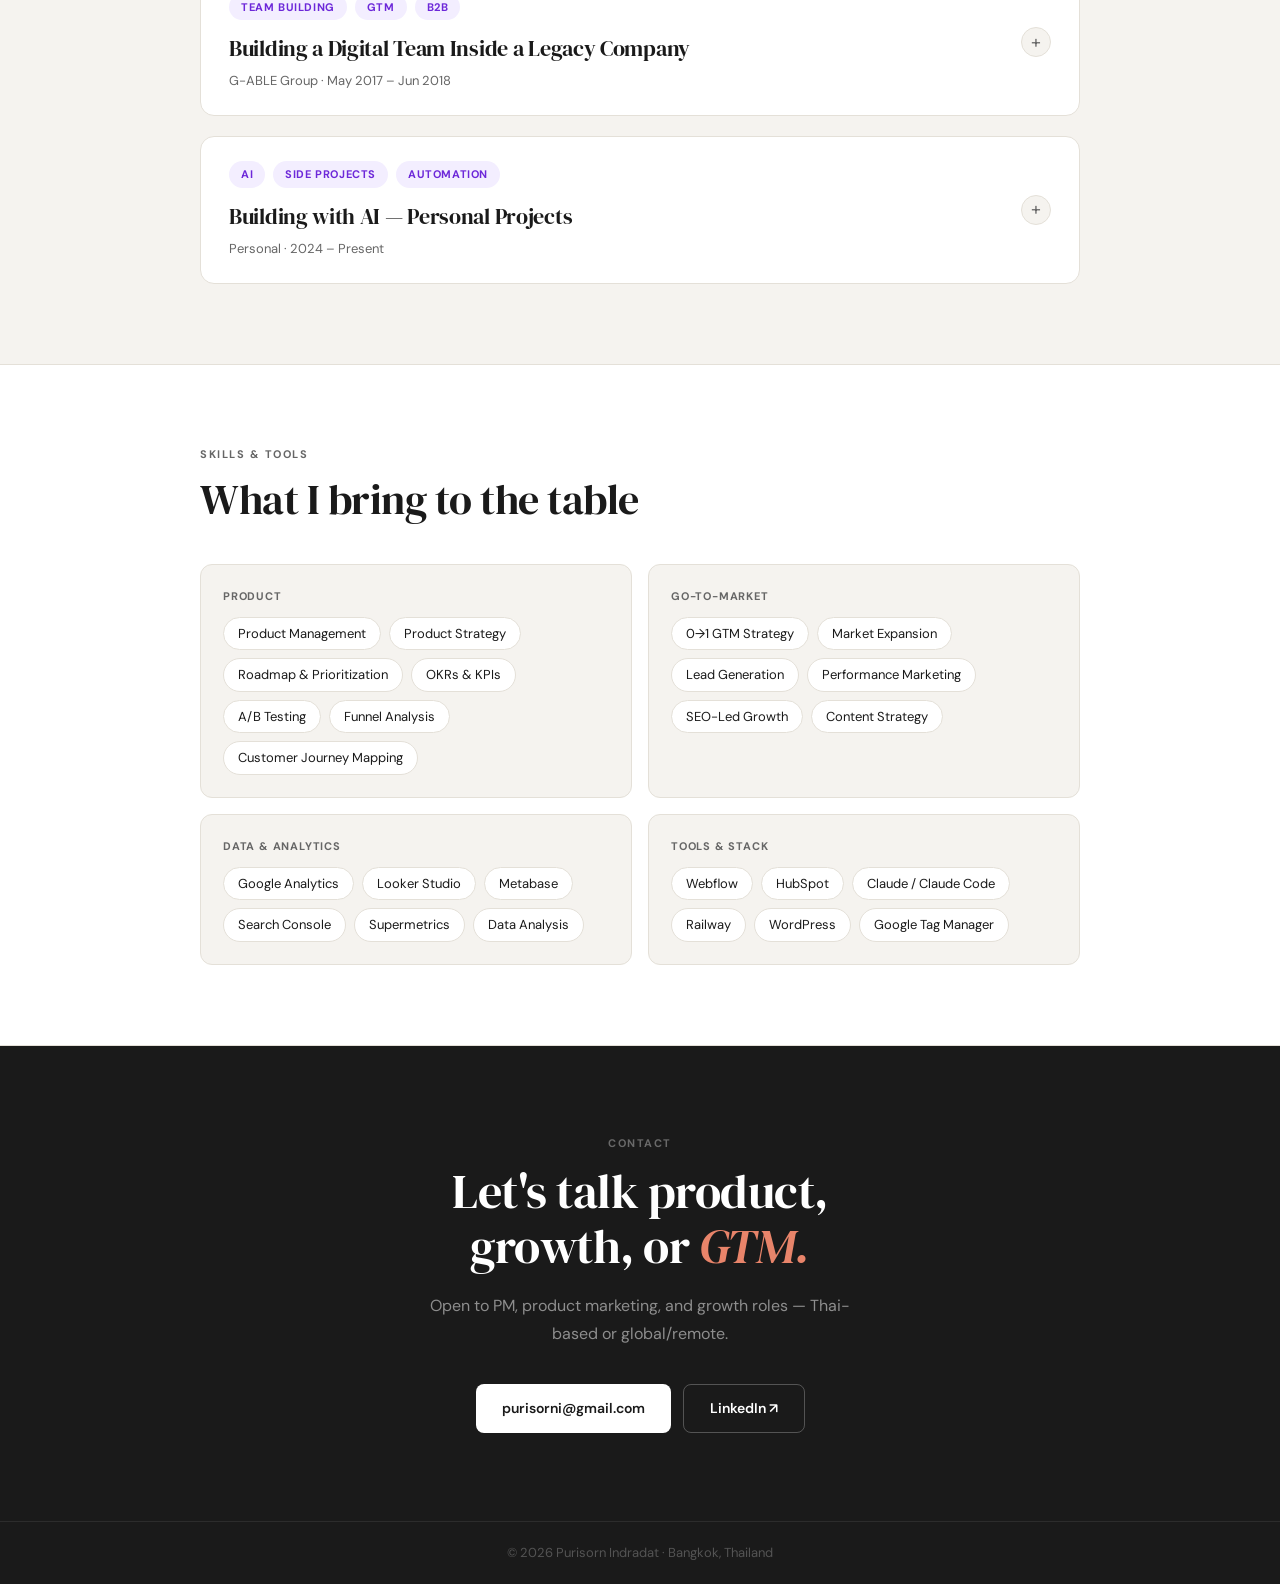
==== commit 3ab1d2bb: "Clarify ownership across SEO case studies" ====
--- a/index.html
+++ b/index.html
@@ -574,9 +574,9 @@
           <hr class="case-divider">
           <div class="case-meta-grid">
             <div><div class="case-meta-label">Context</div><div class="case-meta-text">Fastwork entered Indonesia against established freelance platforms while paid search remained expensive and highly competitive.</div></div>
-            <div><div class="case-meta-label">My Role</div><div class="case-meta-text">Led a three-person SEO and Google Ads team across local-intent content, on-page optimization, authority building, and acquisition prioritization.</div></div>
-          </div>
-          <div class="case-did"><div class="case-did-label">What I Did</div><ul><li>Localized content around Indonesian search intent</li><li>Built authority through guest posts, digital PR, partnerships, and outreach</li><li>Scaled service-focused organic entry points</li><li>Connected SEO priorities with paid-search learning</li></ul></div>
+            <div><div class="case-meta-label">My Role</div><div class="case-meta-text">Owned SEO strategy, keywords, content roadmap, Google Ads, reporting, and quality control from Thailand while directing the Indonesian team's local execution.</div></div>
+          </div>
+          <div class="case-did"><div class="case-did-label">What I Did</div><ul><li>Created the keyword and content roadmap based on the Thai growth model</li><li>Managed Google Ads to bring buyers and sellers into the new marketplace immediately</li><li>Directed local authority-building and reviewed relevance, DR, and link quality</li><li>Led weekly reporting with Indonesian marketing and Thai development teams</li></ul></div>
           <div class="case-outcome violet"><div class="case-outcome-label">Outcome</div><div class="case-outcome-text">Organic traffic grew from 0 to 284,812 monthly visits in two years, sustaining peaks above 300K.</div></div>
           <a href="fastwork-id-seo.html" class="case-cta">Read SEO / AEO Case →</a>
         </div>
@@ -587,19 +587,19 @@
         <div class="case-head" onclick="toggleCase('cc7')">
           <div class="case-head-left"><div class="case-chips"><span class="chip chip-search">SEO Growth</span><span class="chip chip-search">AEO</span><span class="chip chip-search">Content Strategy</span></div><div class="case-title">Turning Product Expertise into Search Authority</div><div class="case-company">35Yontrakan · 2021 – Present</div></div><div class="case-toggle">+</div>
         </div>
-        <div class="case-body"><hr class="case-divider"><div class="case-meta-grid"><div><div class="case-meta-label">Context</div><div class="case-meta-text">A motorcycle-parts distributor began with no search visibility while large marketplaces dominated commercial discovery.</div></div><div><div class="case-meta-label">My Role</div><div class="case-meta-text">Built the website, SEO structure, analytics foundation, product expansion system, and information-led content strategy.</div></div></div><div class="case-did"><div class="case-did-label">What I Did</div><ul><li>Built the site, sitemap, measurement, and product-page foundation</li><li>Expanded product and category coverage with launches</li><li>Added technical Q&amp;A, comparisons, laws, and how-to content</li><li>Structured expertise for classic search and AI answer engines</li></ul></div><div class="case-outcome violet"><div class="case-outcome-label">Outcome</div><div class="case-outcome-text">492K clicks · 22.6M impressions · average position 6.8 · 531 AI citations.</div></div><a href="35yontrakan-seo.html" class="case-cta">Read SEO / AEO Case →</a></div>
+        <div class="case-body"><hr class="case-divider"><div class="case-meta-grid"><div><div class="case-meta-label">Context</div><div class="case-meta-text">A motorcycle-parts distributor began with no search visibility while large marketplaces dominated commercial discovery.</div></div><div><div class="case-meta-label">My Role</div><div class="case-meta-text">Built the Webflow site and independently owned its architecture, analytics, technical SEO, content operation, and quarterly optimization.</div></div></div><div class="case-did"><div class="case-did-label">What I Did</div><ul><li>Built the site, CMS structure, domain setup, tracking, and verification</li><li>Owned keyword strategy, briefs, writing, editing, and link building</li><li>Expanded horizontally into rider questions, licence guidance, and laws</li><li>Used winning pages and internal links to grow related topics</li></ul></div><div class="case-outcome violet"><div class="case-outcome-label">Outcome</div><div class="case-outcome-text">492K clicks · 22.6M impressions · average position 6.8 · 531 AI citations · client-confirmed offline purchases.</div></div><a href="35yontrakan-seo.html" class="case-cta">Read SEO / AEO Case →</a></div>
       </div>
 
       <!-- WAWAPACK SEO -->
       <div class="case-card" id="cc8">
-        <div class="case-head" onclick="toggleCase('cc8')"><div class="case-head-left"><div class="case-chips"><span class="chip chip-search">SEO Growth</span><span class="chip chip-search">Technical SEO</span><span class="chip chip-search">E-commerce</span></div><div class="case-title">Engineering Organic Growth from the First URL</div><div class="case-company">Wawapack · 2020 evidence period</div></div><div class="case-toggle">+</div></div>
-        <div class="case-body"><hr class="case-divider"><div class="case-meta-grid"><div><div class="case-meta-label">Context</div><div class="case-meta-text">A packaging startup entered a crowded, price-sensitive market with many product types and competitors already using paid acquisition.</div></div><div><div class="case-meta-label">My Role</div><div class="case-meta-text">Designed and implemented the SEO foundation, taxonomy, Thai keyword strategy, on-page system, schema, and performance improvements.</div></div></div><div class="case-did"><div class="case-did-label">What I Did</div><ul><li>Built a hub-and-spoke structure by product type and buyer intent</li><li>Implemented clean URLs, XML sitemap, and structured data</li><li>Researched Thai plastic and eco-packaging demand</li><li>Standardized titles, headings, internal links, and Core Web Vitals</li></ul></div><div class="case-outcome violet"><div class="case-outcome-label">Outcome</div><div class="case-outcome-text">Monthly organic traffic grew from roughly 3K to nearly 9K during the supplied 2020 period.</div></div><a href="wawapack-seo.html" class="case-cta">Read SEO / AEO Case →</a></div>
+        <div class="case-head" onclick="toggleCase('cc8')"><div class="case-head-left"><div class="case-chips"><span class="chip chip-search">SEO Growth</span><span class="chip chip-search">Technical SEO</span><span class="chip chip-search">E-commerce</span></div><div class="case-title">Engineering Organic Growth from the First URL</div><div class="case-company">Wawapack · 1.5-year engagement</div></div><div class="case-toggle">+</div></div>
+        <div class="case-body"><hr class="case-divider"><div class="case-meta-grid"><div><div class="case-meta-label">Context</div><div class="case-meta-text">A packaging startup entered a crowded, price-sensitive market with many product types and competitors already using paid acquisition.</div></div><div><div class="case-meta-label">My Role</div><div class="case-meta-text">Helped build the site and owned its SEO architecture, developer requirements, technical implementation, keyword mapping, and content operation.</div></div></div><div class="case-did"><div class="case-did-label">What I Did</div><ul><li>Specified CMS controls so SEO changes no longer depended on developers</li><li>Built the taxonomy, sitemap, URLs, schema, and on-page system</li><li>Mapped Thai keywords to product and category pages</li><li>Wrote content directly and managed additional writers</li></ul></div><div class="case-outcome violet"><div class="case-outcome-label">Outcome</div><div class="case-outcome-text">Organic traffic grew from roughly 3K to nearly 9K monthly visits, with multiple #1 product and category rankings and strong lead generation.</div></div><a href="wawapack-seo.html" class="case-cta">Read SEO / AEO Case →</a></div>
       </div>
 
       <!-- THUMBINTHAI SEO / AEO -->
       <div class="case-card" id="cc9">
         <div class="case-head" onclick="toggleCase('cc9')"><div class="case-head-left"><div class="case-chips"><span class="chip chip-search">SEO Growth</span><span class="chip chip-search">AEO</span><span class="chip chip-search">B2B</span></div><div class="case-title">Making Manufacturing Expertise Discoverable</div><div class="case-company">Thumbinthai · AEO phase from 2025</div></div><div class="case-toggle">+</div></div>
-        <div class="case-body"><hr class="case-divider"><div class="case-meta-grid"><div><div class="case-meta-label">Context</div><div class="case-meta-text">A Bangkok apparel manufacturer needed to translate complex production expertise into clear search journeys for local and international buyers.</div></div><div><div class="case-meta-label">My Role</div><div class="case-meta-text">Created the responsive website, targeted service pages, SEO foundation, and answer-focused content structure.</div></div></div><div class="case-did"><div class="case-did-label">What I Did</div><ul><li>Built responsive paths from discovery to inquiry</li><li>Matched landing pages to apparel and private-label intent</li><li>Optimized product, service, and educational content</li><li>Evolved the foundation for GEO and AEO discovery</li></ul></div><div class="case-outcome violet"><div class="case-outcome-label">Outcome</div><div class="case-outcome-text">68.5K clicks · 3.34M impressions · average position 8.7 · 322 AI citations.</div></div><a href="thumbinthai-seo.html" class="case-cta">Read SEO / AEO Case →</a></div>
+        <div class="case-body"><hr class="case-divider"><div class="case-meta-grid"><div><div class="case-meta-label">Context</div><div class="case-meta-text">A Bangkok apparel manufacturer needed to translate complex production expertise into clear search journeys for local and international buyers.</div></div><div><div class="case-meta-label">My Role</div><div class="case-meta-text">Built the Webflow site and owned its expansion from one page to a 100-page, multi-market SEO and AEO ecosystem.</div></div></div><div class="case-did"><div class="case-did-label">What I Did</div><ul><li>Built the information architecture, landing pages, and conversion paths</li><li>Separated Thai and international search strategies across sites</li><li>Targeted layered OEM queries and optimized image search</li><li>Shifted AEO content toward real cases, brand solutions, and credible points of view</li></ul></div><div class="case-outcome violet"><div class="case-outcome-label">Outcome</div><div class="case-outcome-text">68.5K clicks · 3.34M impressions · average position 8.7 · 322 AI citations.</div></div><a href="thumbinthai-seo.html" class="case-cta">Read SEO / AEO Case →</a></div>
       </div>
 
       <div class="case-track">
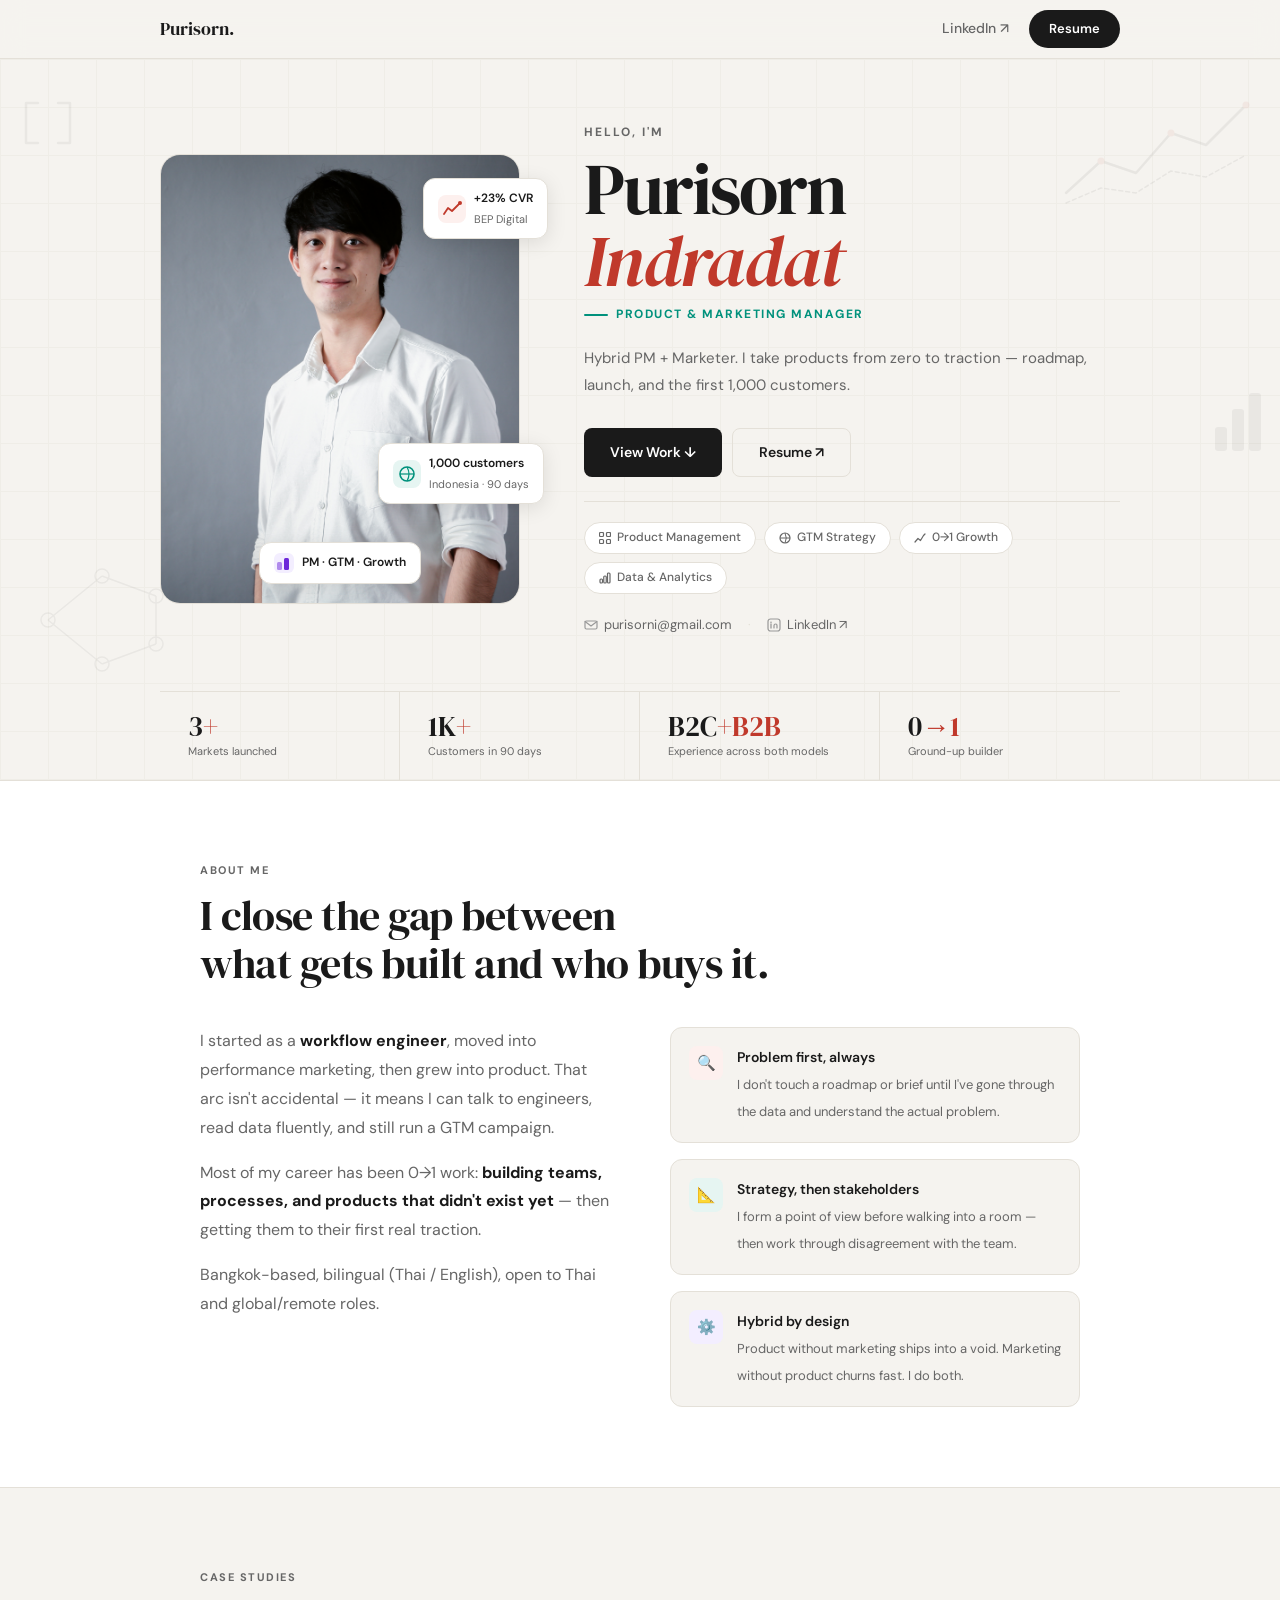
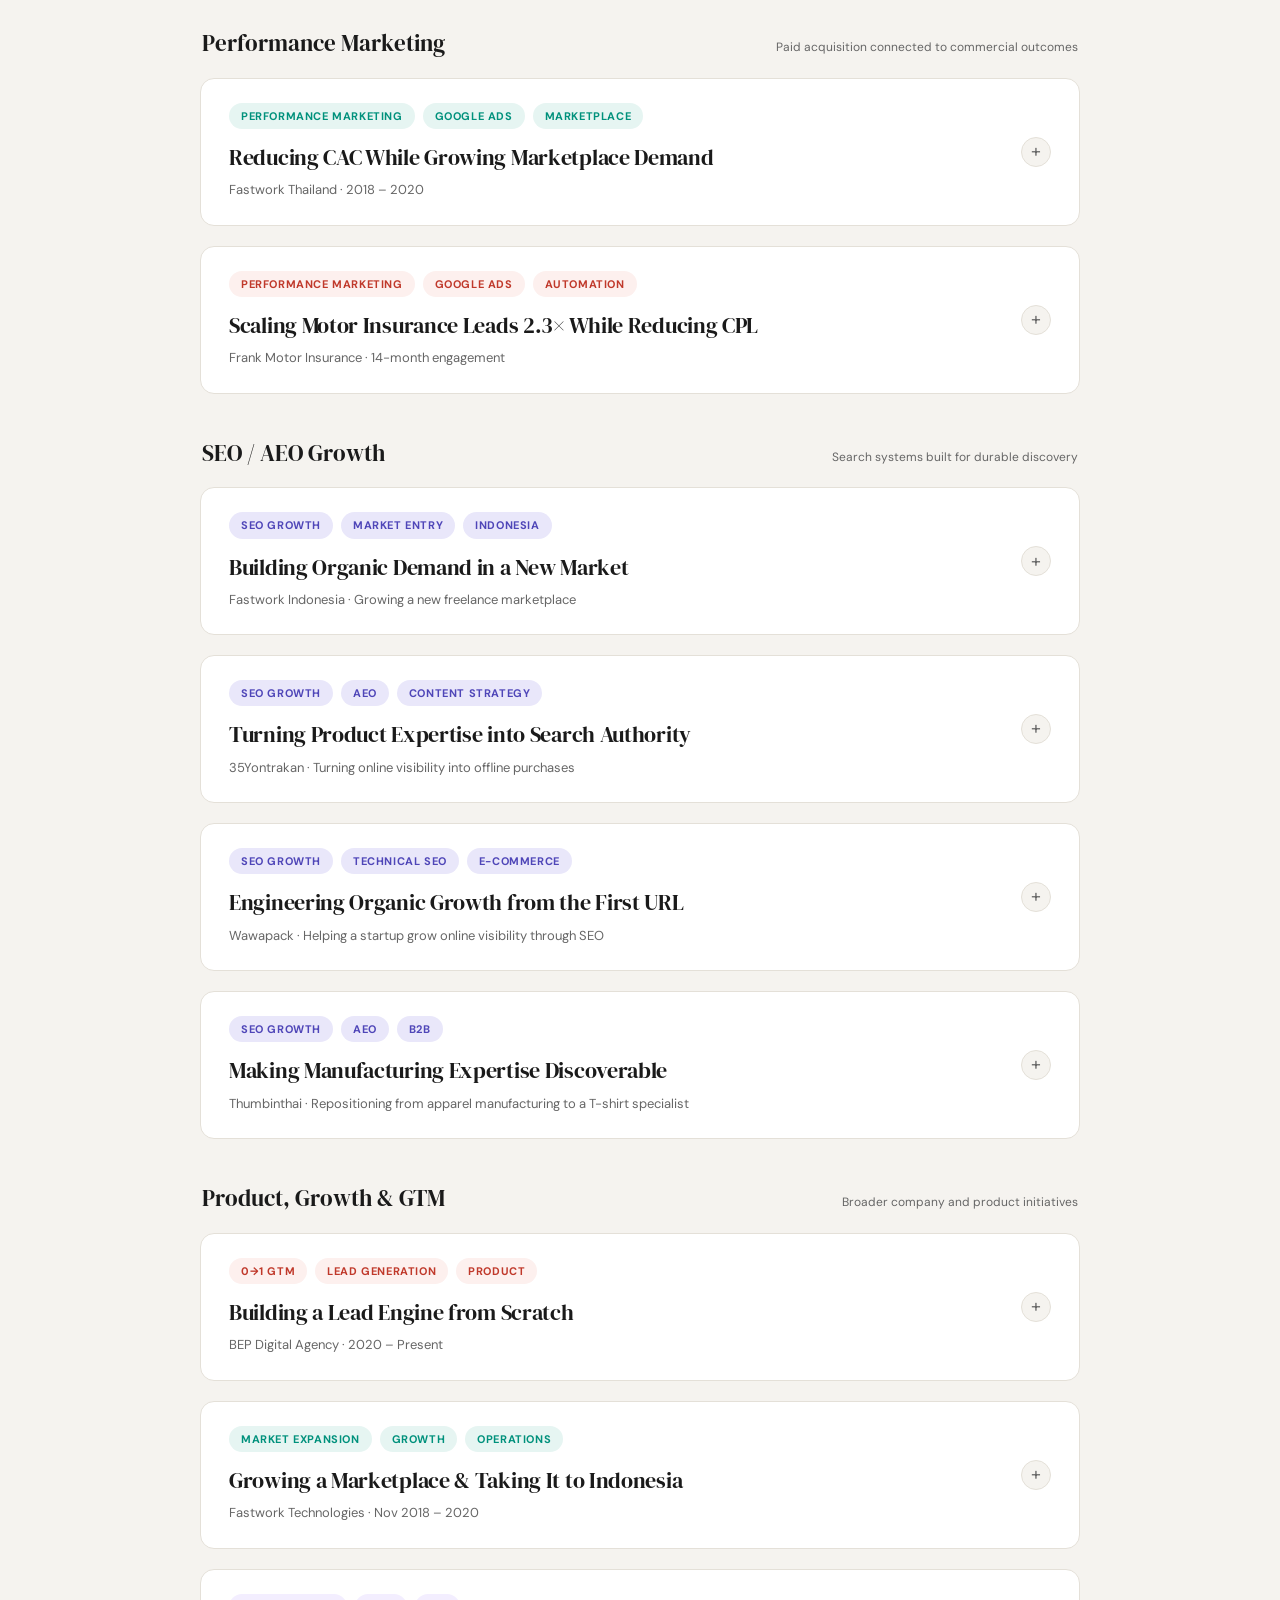
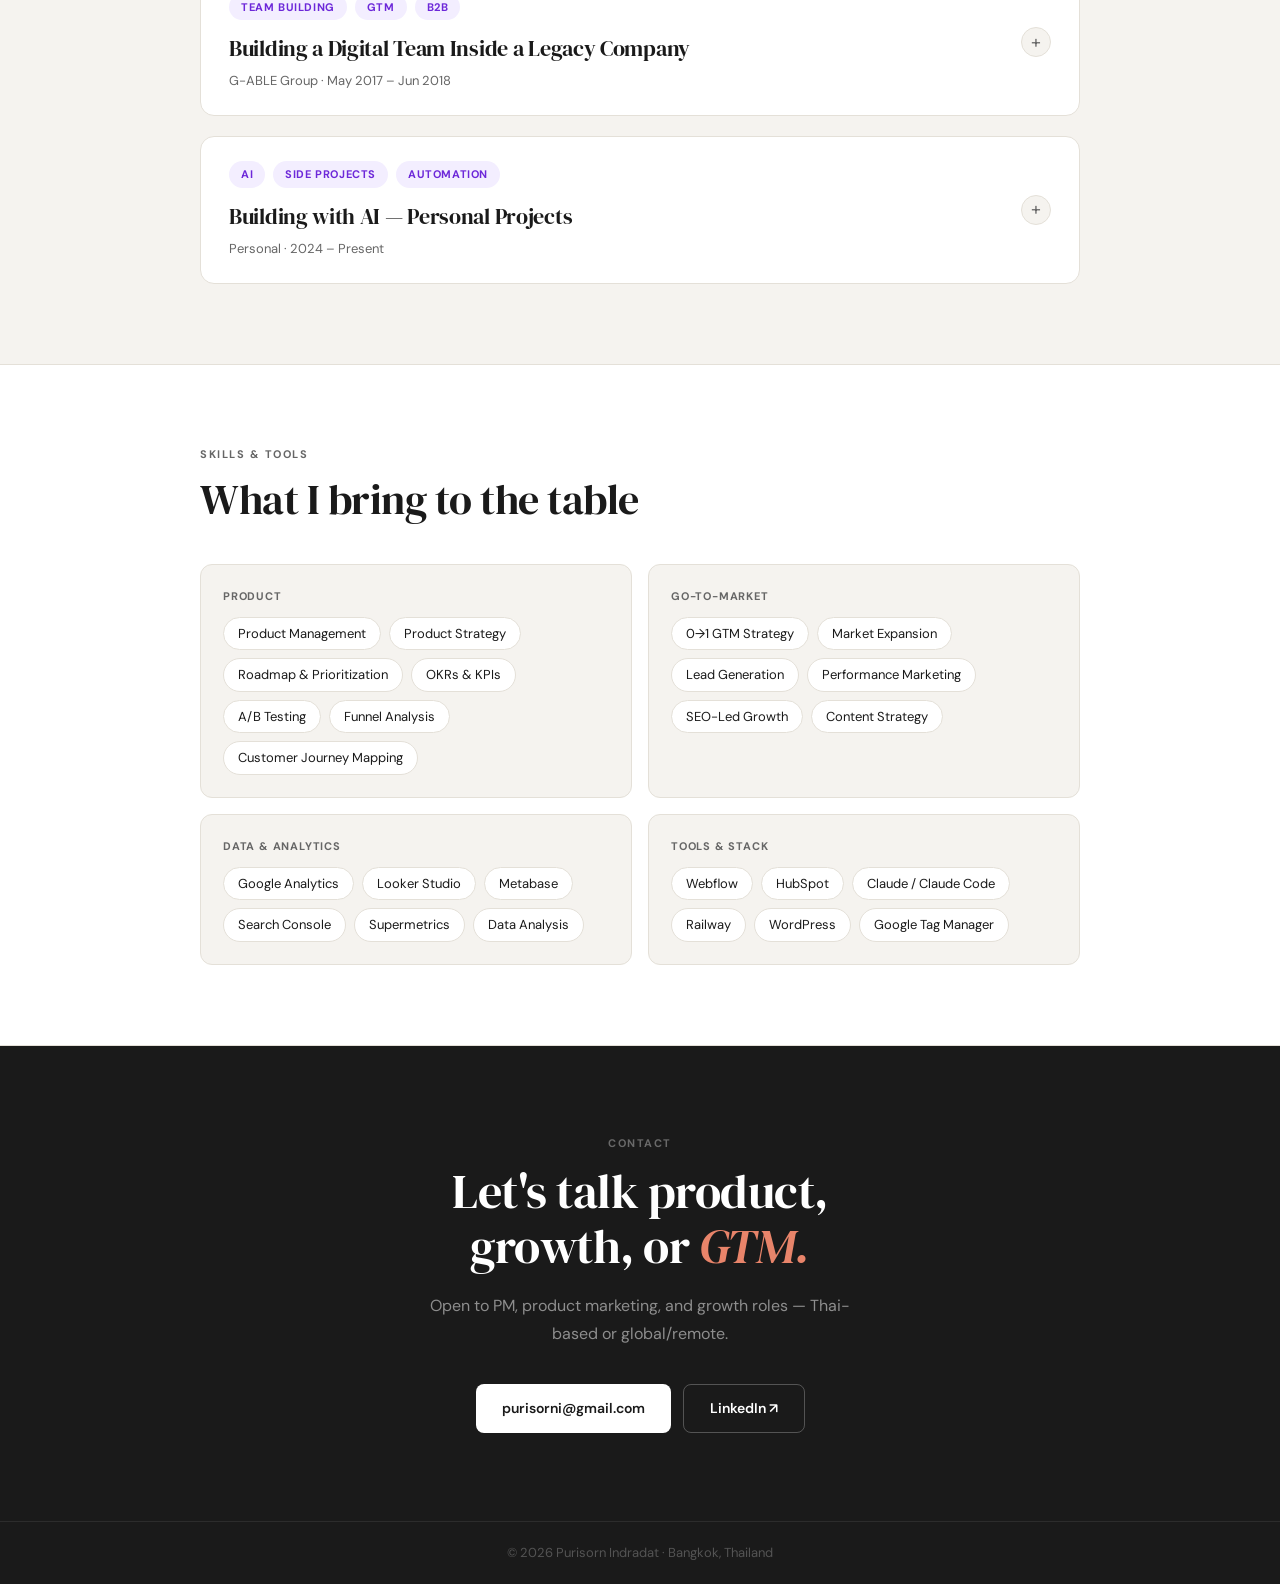
==== commit 29f2a6d7: "Refine SEO case card subtitles" ====
--- a/index.html
+++ b/index.html
@@ -566,7 +566,7 @@
               <span class="chip chip-search">Indonesia</span>
             </div>
             <div class="case-title">Building Organic Demand in a New Market</div>
-            <div class="case-company">Fastwork Indonesia · Two-year growth window</div>
+            <div class="case-company">Fastwork Indonesia · Growing a new freelance marketplace</div>
           </div>
           <div class="case-toggle">+</div>
         </div>
@@ -585,20 +585,20 @@
       <!-- 35YONTRAKAN SEO / AEO -->
       <div class="case-card" id="cc7">
         <div class="case-head" onclick="toggleCase('cc7')">
-          <div class="case-head-left"><div class="case-chips"><span class="chip chip-search">SEO Growth</span><span class="chip chip-search">AEO</span><span class="chip chip-search">Content Strategy</span></div><div class="case-title">Turning Product Expertise into Search Authority</div><div class="case-company">35Yontrakan · 2021 – Present</div></div><div class="case-toggle">+</div>
+          <div class="case-head-left"><div class="case-chips"><span class="chip chip-search">SEO Growth</span><span class="chip chip-search">AEO</span><span class="chip chip-search">Content Strategy</span></div><div class="case-title">Turning Product Expertise into Search Authority</div><div class="case-company">35Yontrakan · Turning online visibility into offline purchases</div></div><div class="case-toggle">+</div>
         </div>
         <div class="case-body"><hr class="case-divider"><div class="case-meta-grid"><div><div class="case-meta-label">Context</div><div class="case-meta-text">A motorcycle-parts distributor began with no search visibility while large marketplaces dominated commercial discovery.</div></div><div><div class="case-meta-label">My Role</div><div class="case-meta-text">Built the Webflow site and independently owned its architecture, analytics, technical SEO, content operation, and quarterly optimization.</div></div></div><div class="case-did"><div class="case-did-label">What I Did</div><ul><li>Built the site, CMS structure, domain setup, tracking, and verification</li><li>Owned keyword strategy, briefs, writing, editing, and link building</li><li>Expanded horizontally into rider questions, licence guidance, and laws</li><li>Used winning pages and internal links to grow related topics</li></ul></div><div class="case-outcome violet"><div class="case-outcome-label">Outcome</div><div class="case-outcome-text">492K clicks · 22.6M impressions · average position 6.8 · 531 AI citations · client-confirmed offline purchases.</div></div><a href="35yontrakan-seo.html" class="case-cta">Read SEO / AEO Case →</a></div>
       </div>
 
       <!-- WAWAPACK SEO -->
       <div class="case-card" id="cc8">
-        <div class="case-head" onclick="toggleCase('cc8')"><div class="case-head-left"><div class="case-chips"><span class="chip chip-search">SEO Growth</span><span class="chip chip-search">Technical SEO</span><span class="chip chip-search">E-commerce</span></div><div class="case-title">Engineering Organic Growth from the First URL</div><div class="case-company">Wawapack · 1.5-year engagement</div></div><div class="case-toggle">+</div></div>
+        <div class="case-head" onclick="toggleCase('cc8')"><div class="case-head-left"><div class="case-chips"><span class="chip chip-search">SEO Growth</span><span class="chip chip-search">Technical SEO</span><span class="chip chip-search">E-commerce</span></div><div class="case-title">Engineering Organic Growth from the First URL</div><div class="case-company">Wawapack · Helping a startup grow online visibility through SEO</div></div><div class="case-toggle">+</div></div>
         <div class="case-body"><hr class="case-divider"><div class="case-meta-grid"><div><div class="case-meta-label">Context</div><div class="case-meta-text">A packaging startup entered a crowded, price-sensitive market with many product types and competitors already using paid acquisition.</div></div><div><div class="case-meta-label">My Role</div><div class="case-meta-text">Helped build the site and owned its SEO architecture, developer requirements, technical implementation, keyword mapping, and content operation.</div></div></div><div class="case-did"><div class="case-did-label">What I Did</div><ul><li>Specified CMS controls so SEO changes no longer depended on developers</li><li>Built the taxonomy, sitemap, URLs, schema, and on-page system</li><li>Mapped Thai keywords to product and category pages</li><li>Wrote content directly and managed additional writers</li></ul></div><div class="case-outcome violet"><div class="case-outcome-label">Outcome</div><div class="case-outcome-text">Organic traffic grew from roughly 3K to nearly 9K monthly visits, with multiple #1 product and category rankings and strong lead generation.</div></div><a href="wawapack-seo.html" class="case-cta">Read SEO / AEO Case →</a></div>
       </div>
 
       <!-- THUMBINTHAI SEO / AEO -->
       <div class="case-card" id="cc9">
-        <div class="case-head" onclick="toggleCase('cc9')"><div class="case-head-left"><div class="case-chips"><span class="chip chip-search">SEO Growth</span><span class="chip chip-search">AEO</span><span class="chip chip-search">B2B</span></div><div class="case-title">Making Manufacturing Expertise Discoverable</div><div class="case-company">Thumbinthai · AEO phase from 2025</div></div><div class="case-toggle">+</div></div>
+        <div class="case-head" onclick="toggleCase('cc9')"><div class="case-head-left"><div class="case-chips"><span class="chip chip-search">SEO Growth</span><span class="chip chip-search">AEO</span><span class="chip chip-search">B2B</span></div><div class="case-title">Making Manufacturing Expertise Discoverable</div><div class="case-company">Thumbinthai · Repositioning from apparel manufacturing to a T-shirt specialist</div></div><div class="case-toggle">+</div></div>
         <div class="case-body"><hr class="case-divider"><div class="case-meta-grid"><div><div class="case-meta-label">Context</div><div class="case-meta-text">A Bangkok apparel manufacturer needed to translate complex production expertise into clear search journeys for local and international buyers.</div></div><div><div class="case-meta-label">My Role</div><div class="case-meta-text">Built the Webflow site and owned its expansion from one page to a 100-page, multi-market SEO and AEO ecosystem.</div></div></div><div class="case-did"><div class="case-did-label">What I Did</div><ul><li>Built the information architecture, landing pages, and conversion paths</li><li>Separated Thai and international search strategies across sites</li><li>Targeted layered OEM queries and optimized image search</li><li>Shifted AEO content toward real cases, brand solutions, and credible points of view</li></ul></div><div class="case-outcome violet"><div class="case-outcome-label">Outcome</div><div class="case-outcome-text">68.5K clicks · 3.34M impressions · average position 8.7 · 322 AI citations.</div></div><a href="thumbinthai-seo.html" class="case-cta">Read SEO / AEO Case →</a></div>
       </div>
 
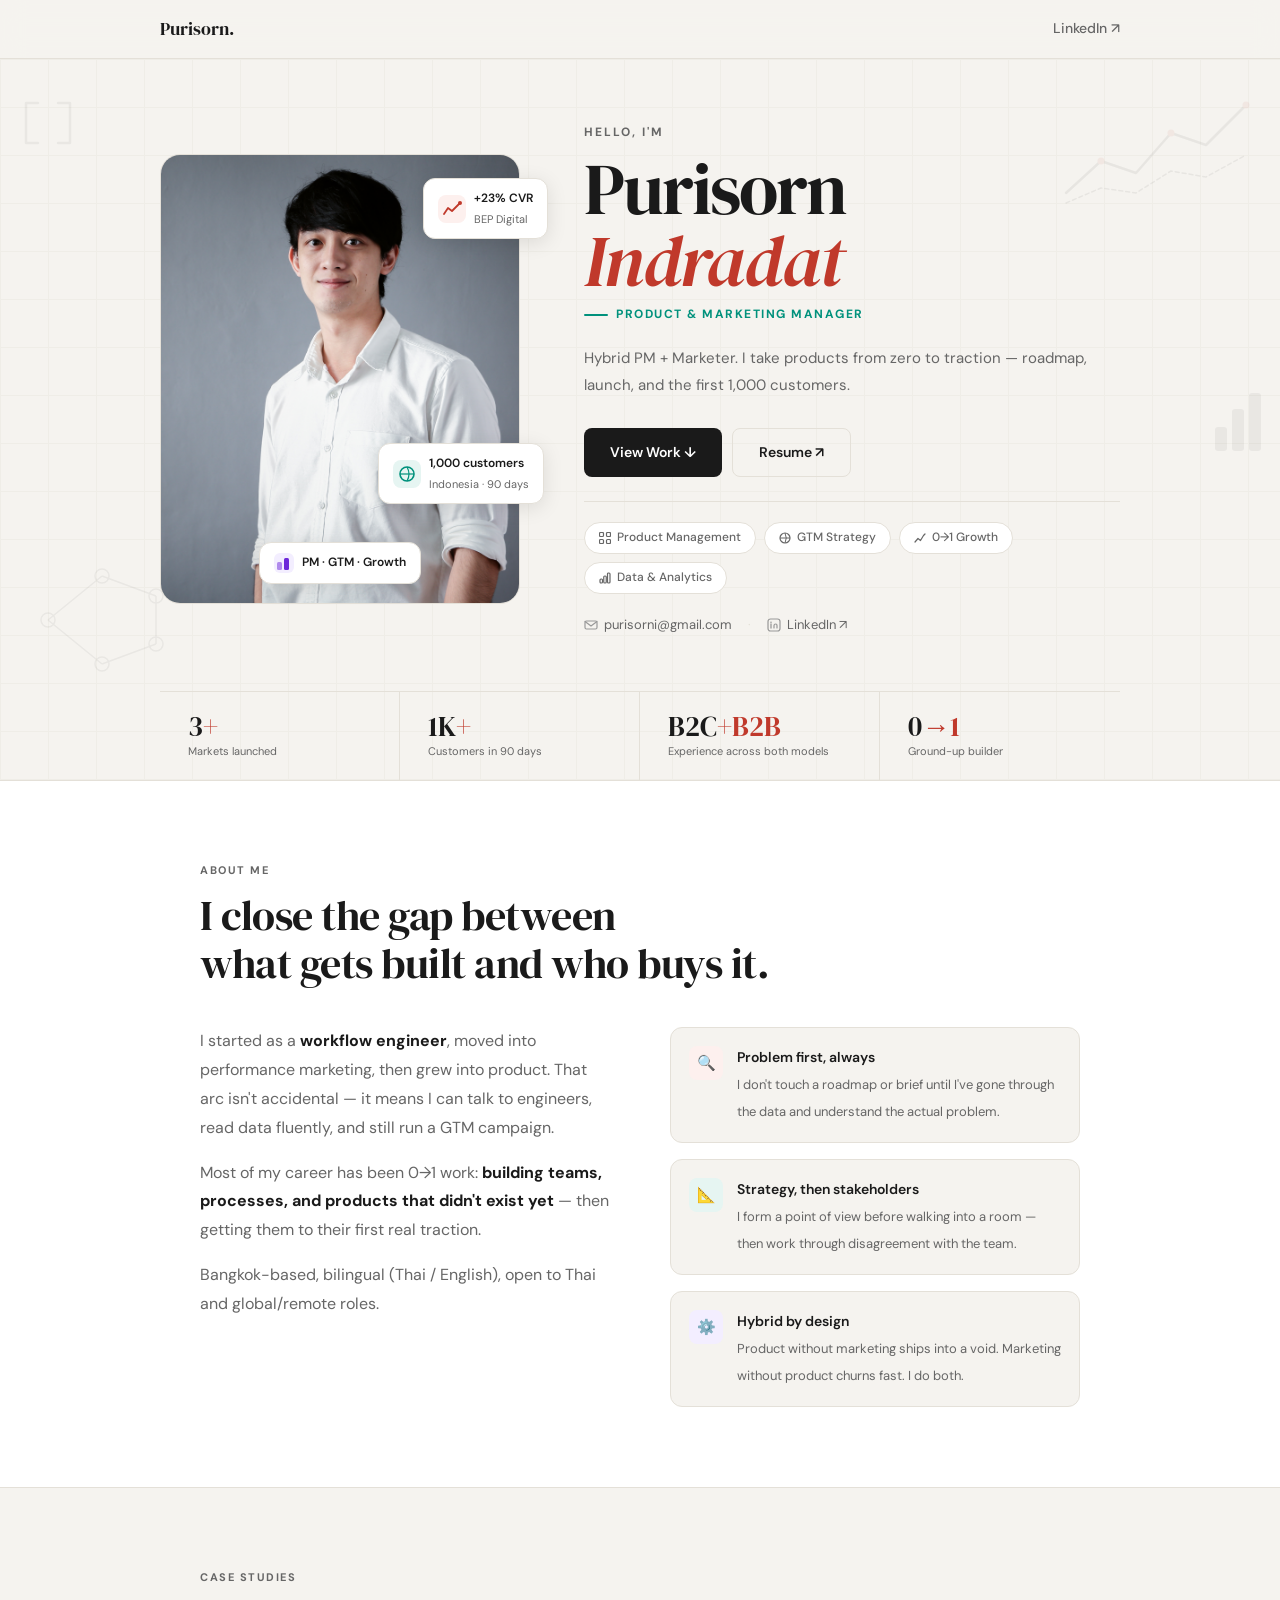
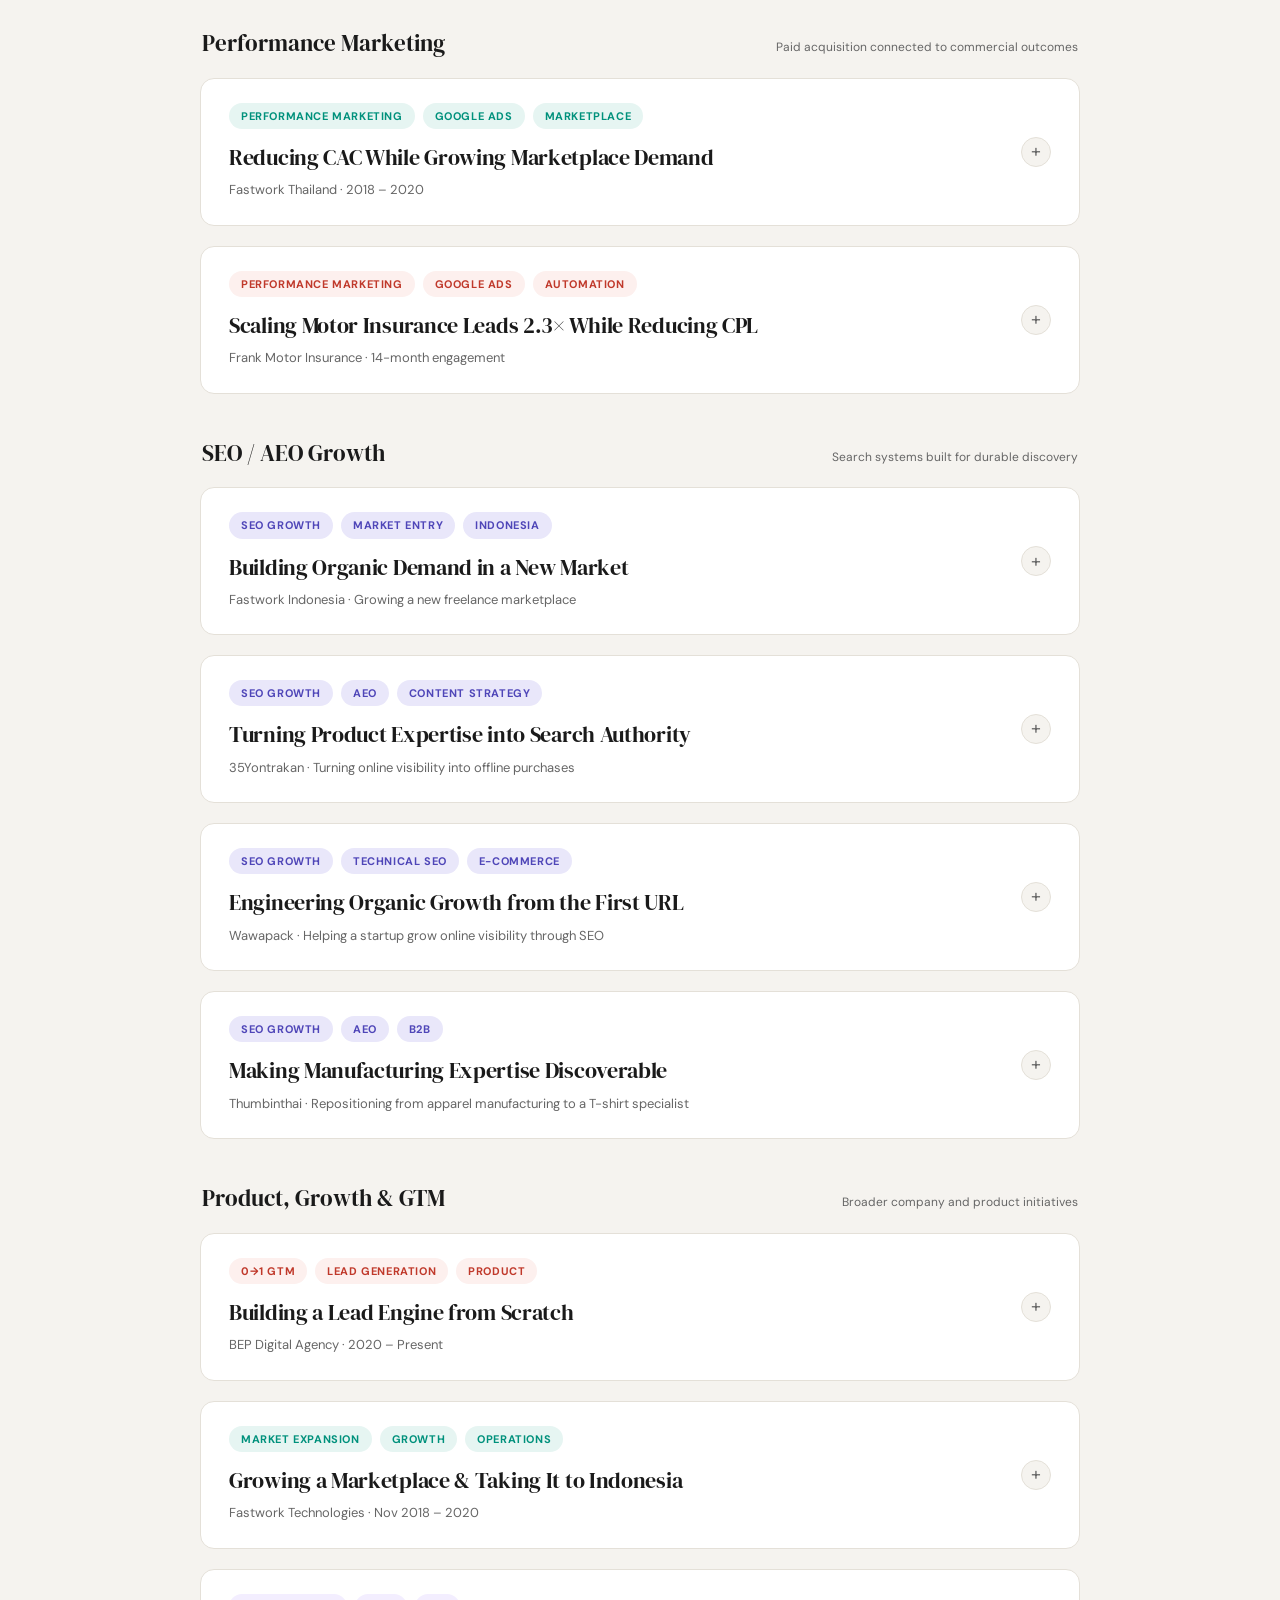
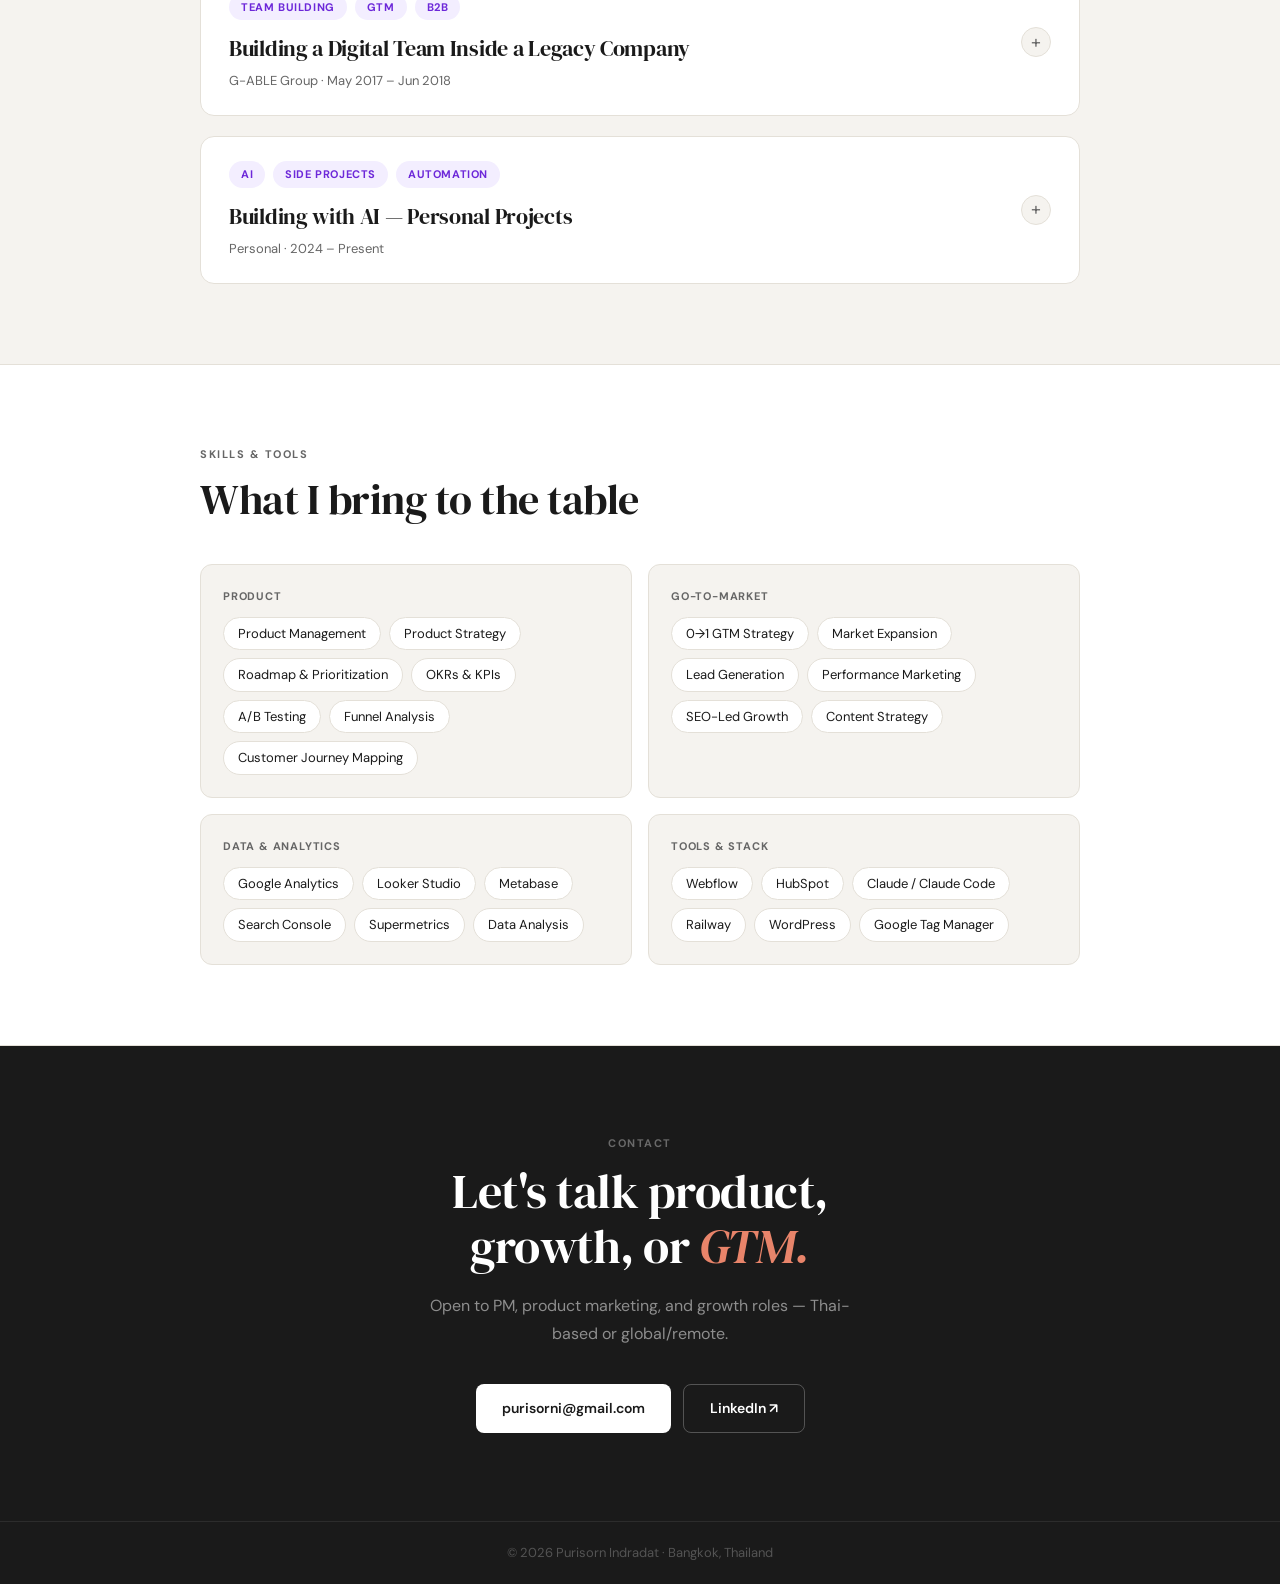
==== commit a5b57fd3: "Standardize case study back navigation" ====
--- a/index.html
+++ b/index.html
@@ -38,8 +38,6 @@
     .nav-right { display: flex; align-items: center; gap: 20px; }
     .nav-link { color: var(--ink-light); text-decoration: none; font-size: 14px; font-weight: 500; transition: color 0.15s; }
     .nav-link:hover { color: var(--ink); }
-    .nav-btn { background: var(--ink); color: white; padding: 8px 20px; border-radius: 99px; font-size: 13px; font-weight: 600; text-decoration: none; transition: background 0.15s; }
-    .nav-btn:hover { background: var(--coral); }
 
     /* HERO */
     #hero { padding: 64px 40px 0; position: relative; overflow: hidden; }
@@ -259,7 +257,6 @@
     <a href="/" class="nav-logo">Purisorn.</a>
     <div class="nav-right">
       <a href="https://www.linkedin.com/in/purisorn-indradat/" target="_blank" class="nav-link">LinkedIn ↗</a>
-      <a href="resume.pdf" target="_blank" class="nav-btn">Resume</a>
     </div>
   </div>
 </nav>
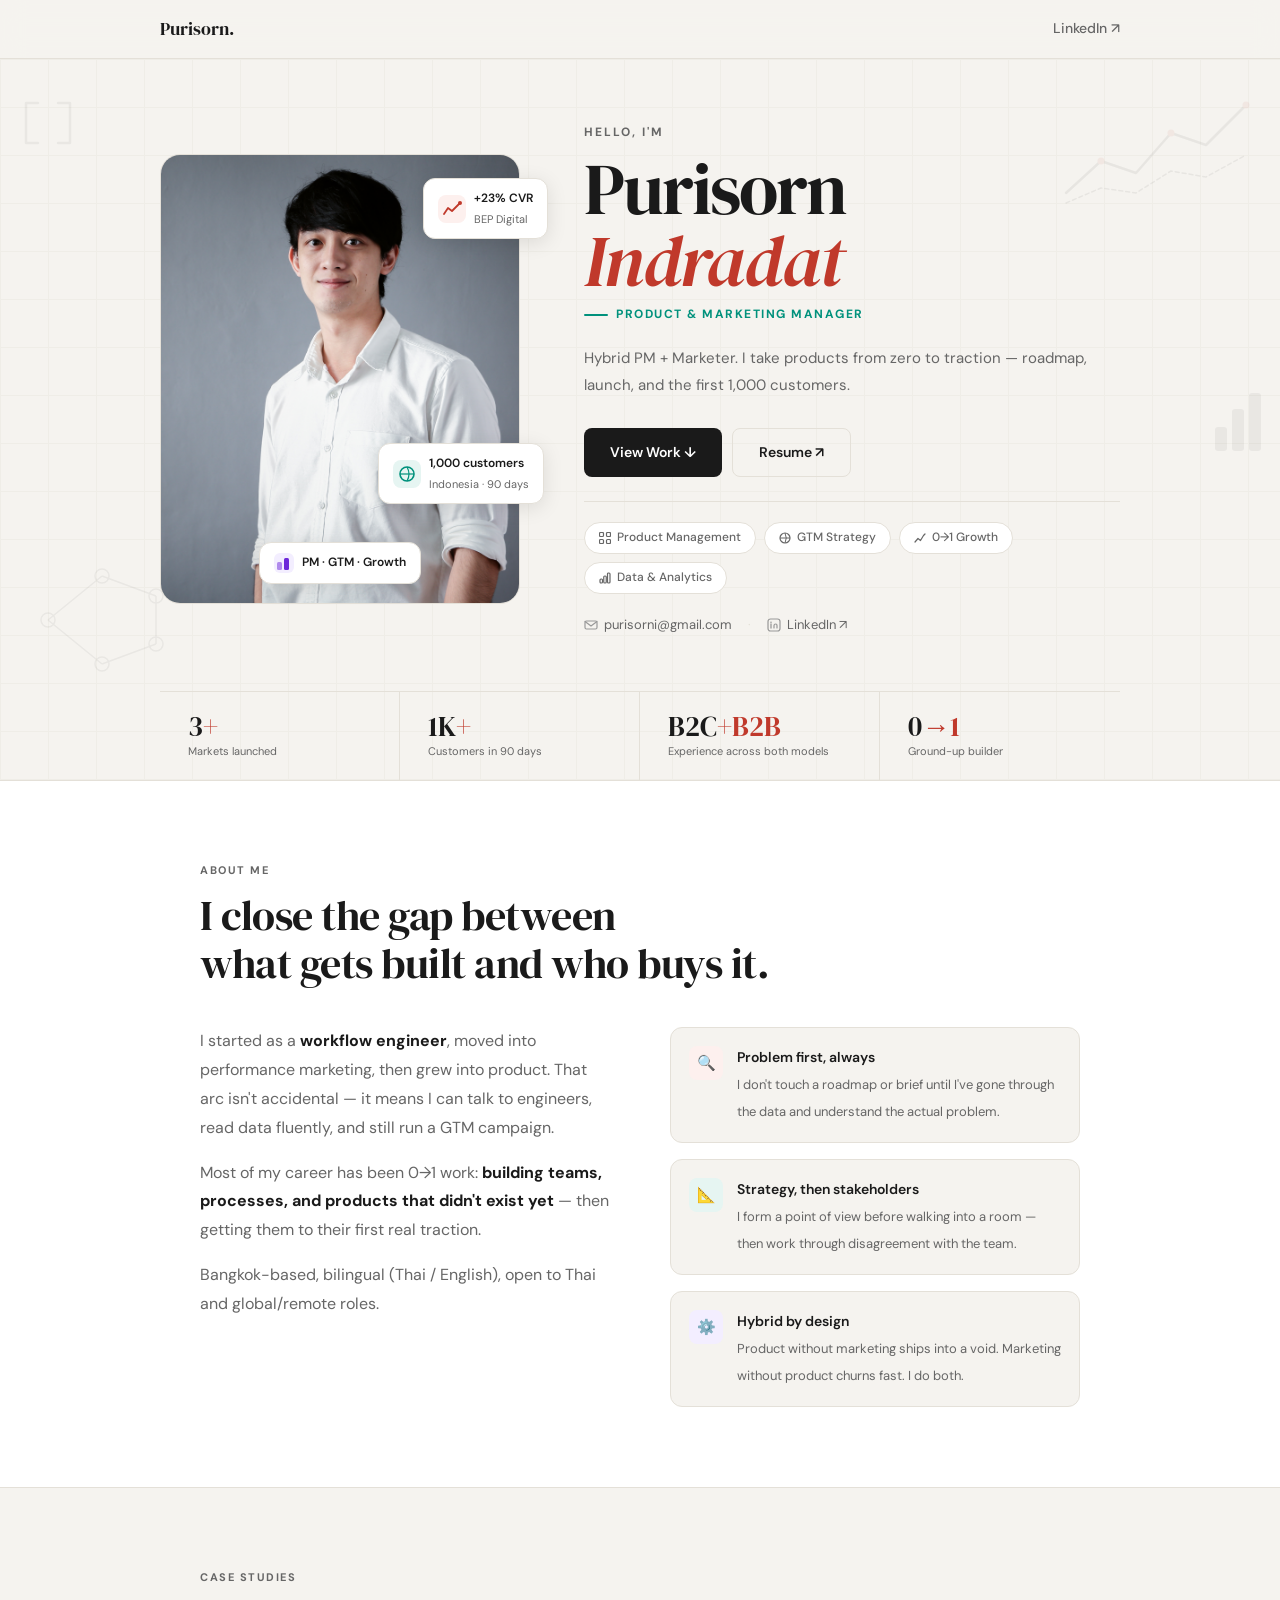
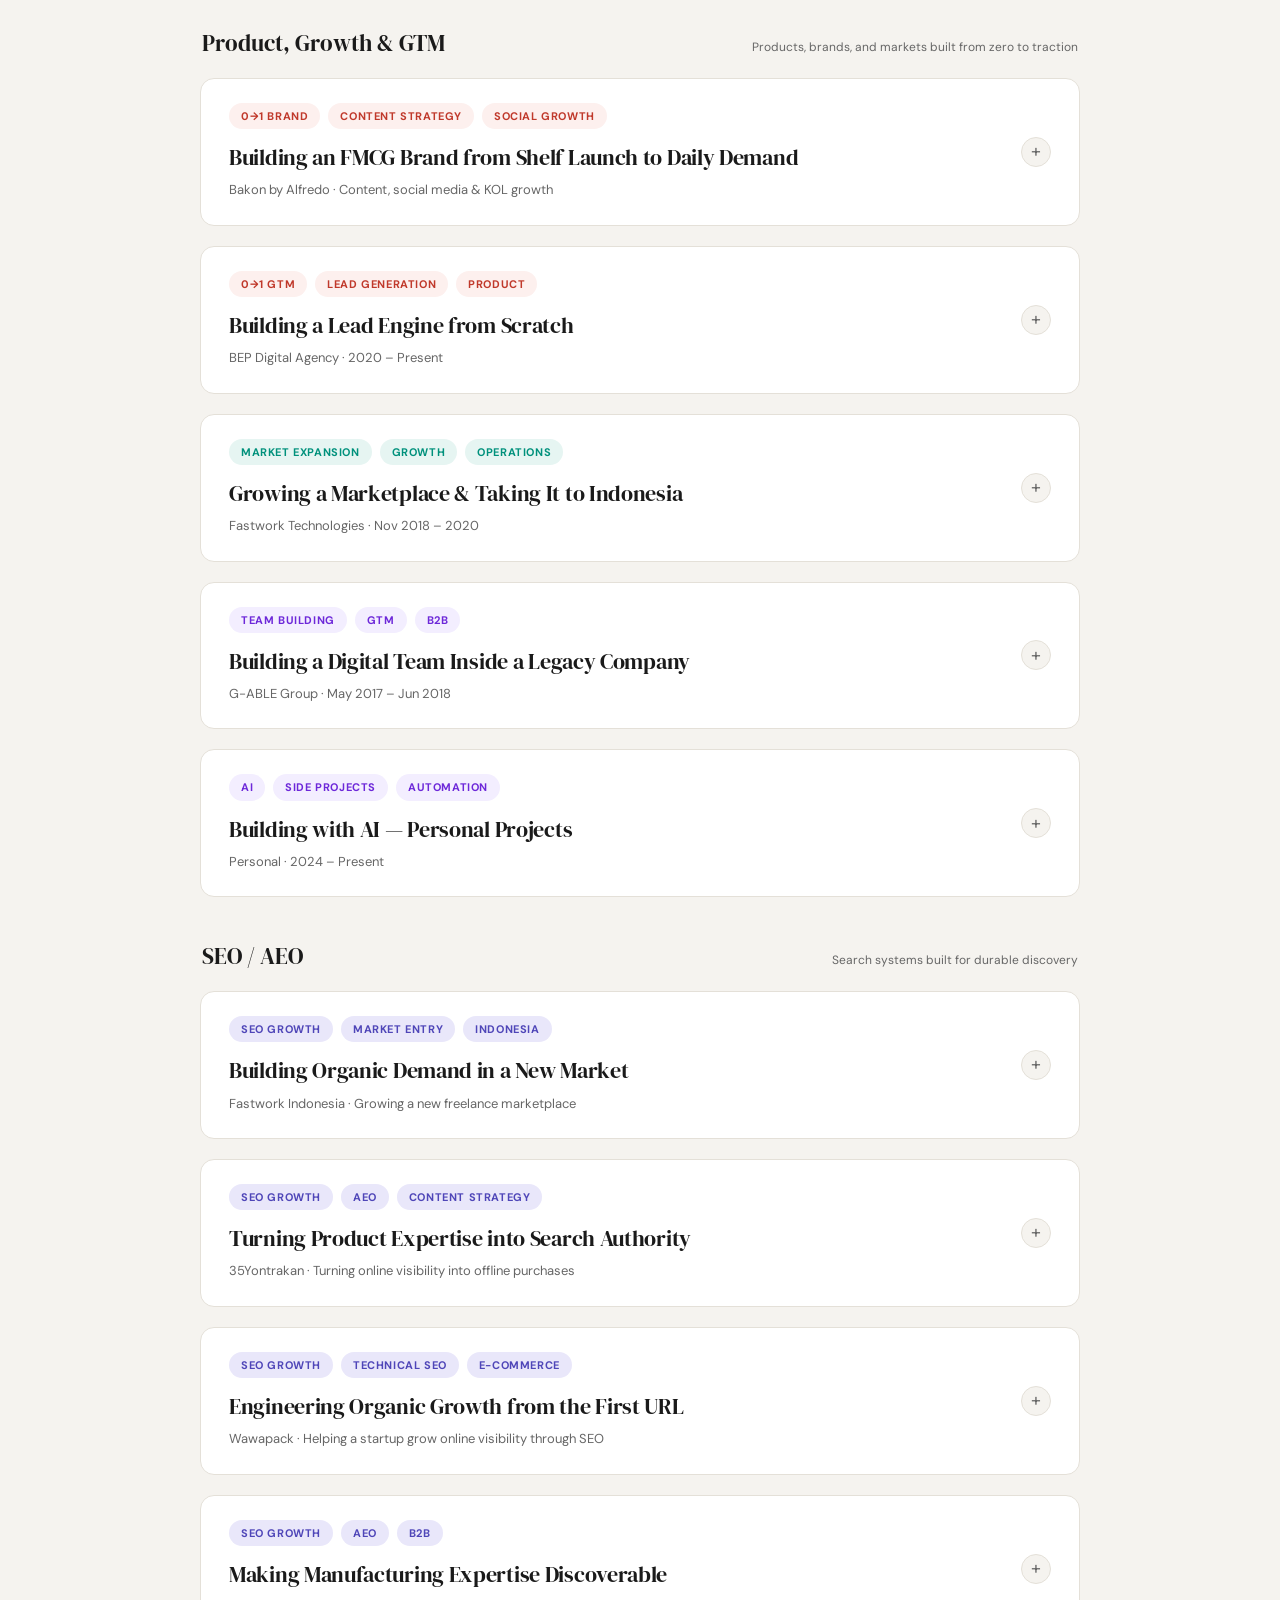
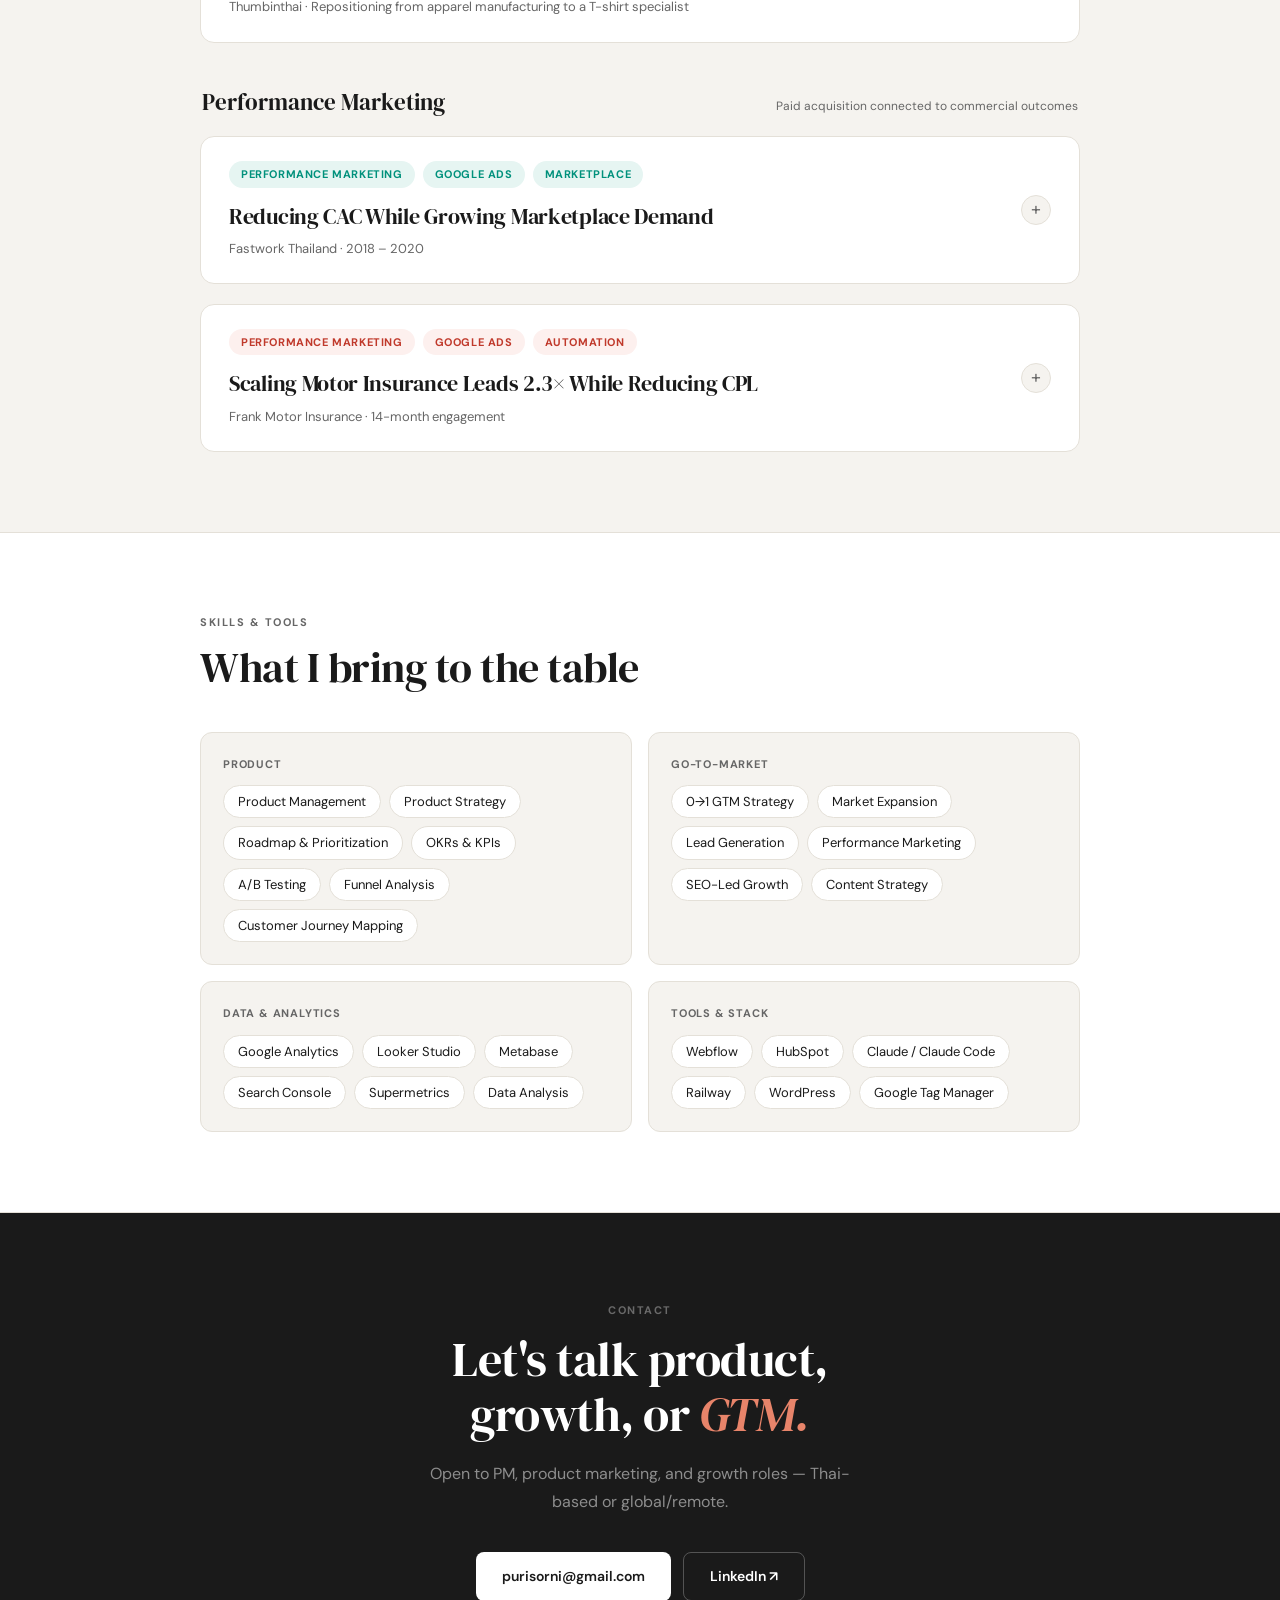
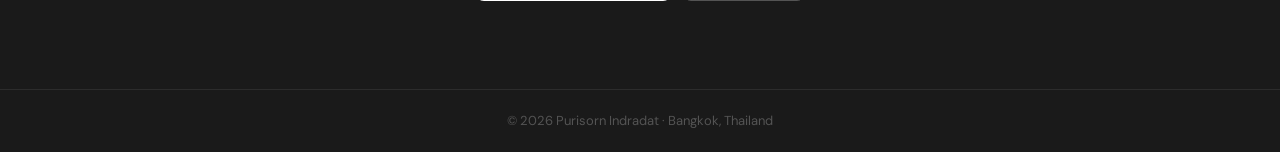
==== commit f198481e: "Add Bakon brand growth case study" ====
--- a/index.html
+++ b/index.html
@@ -146,7 +146,10 @@
       display: flex; align-items: baseline; justify-content: space-between; gap: 20px;
       padding: 4px 2px 0; margin-top: 22px;
     }
-    .case-track:first-child { margin-top: 0; }
+    .group-product { order: 1; }
+    .group-seo { order: 2; }
+    .group-performance { order: 3; }
+    .case-track.group-product { margin-top: 0; }
     .case-track h3 { font-family: 'DM Serif Display', serif; font-size: 23px; font-weight: 400; line-height: 1.2; }
     .case-track p { color: var(--ink-light); font-size: 12px; }
 
@@ -457,13 +460,13 @@
 
     <div class="cases">
 
-      <div class="case-track">
+      <div class="case-track group-performance">
         <h3>Performance Marketing</h3>
         <p>Paid acquisition connected to commercial outcomes</p>
       </div>
 
       <!-- FASTWORK PERFORMANCE MARKETING -->
-      <div class="case-card" id="cc0">
+      <div class="case-card group-performance" id="cc0">
         <div class="case-head" onclick="toggleCase('cc0')">
           <div class="case-head-left">
             <div class="case-chips">
@@ -506,7 +509,7 @@
       </div>
 
       <!-- FRANK PERFORMANCE MARKETING -->
-      <div class="case-card" id="cc5">
+      <div class="case-card group-performance" id="cc5">
         <div class="case-head" onclick="toggleCase('cc5')">
           <div class="case-head-left">
             <div class="case-chips">
@@ -548,13 +551,13 @@
         </div>
       </div>
 
-      <div class="case-track">
-        <h3>SEO / AEO Growth</h3>
+      <div class="case-track group-seo">
+        <h3>SEO / AEO</h3>
         <p>Search systems built for durable discovery</p>
       </div>
 
       <!-- FASTWORK INDONESIA SEO -->
-      <div class="case-card" id="cc6">
+      <div class="case-card group-seo" id="cc6">
         <div class="case-head" onclick="toggleCase('cc6')">
           <div class="case-head-left">
             <div class="case-chips">
@@ -580,7 +583,7 @@
       </div>
 
       <!-- 35YONTRAKAN SEO / AEO -->
-      <div class="case-card" id="cc7">
+      <div class="case-card group-seo" id="cc7">
         <div class="case-head" onclick="toggleCase('cc7')">
           <div class="case-head-left"><div class="case-chips"><span class="chip chip-search">SEO Growth</span><span class="chip chip-search">AEO</span><span class="chip chip-search">Content Strategy</span></div><div class="case-title">Turning Product Expertise into Search Authority</div><div class="case-company">35Yontrakan · Turning online visibility into offline purchases</div></div><div class="case-toggle">+</div>
         </div>
@@ -588,24 +591,67 @@
       </div>
 
       <!-- WAWAPACK SEO -->
-      <div class="case-card" id="cc8">
+      <div class="case-card group-seo" id="cc8">
         <div class="case-head" onclick="toggleCase('cc8')"><div class="case-head-left"><div class="case-chips"><span class="chip chip-search">SEO Growth</span><span class="chip chip-search">Technical SEO</span><span class="chip chip-search">E-commerce</span></div><div class="case-title">Engineering Organic Growth from the First URL</div><div class="case-company">Wawapack · Helping a startup grow online visibility through SEO</div></div><div class="case-toggle">+</div></div>
         <div class="case-body"><hr class="case-divider"><div class="case-meta-grid"><div><div class="case-meta-label">Context</div><div class="case-meta-text">A packaging startup entered a crowded, price-sensitive market with many product types and competitors already using paid acquisition.</div></div><div><div class="case-meta-label">My Role</div><div class="case-meta-text">Helped build the site and owned its SEO architecture, developer requirements, technical implementation, keyword mapping, and content operation.</div></div></div><div class="case-did"><div class="case-did-label">What I Did</div><ul><li>Specified CMS controls so SEO changes no longer depended on developers</li><li>Built the taxonomy, sitemap, URLs, schema, and on-page system</li><li>Mapped Thai keywords to product and category pages</li><li>Wrote content directly and managed additional writers</li></ul></div><div class="case-outcome violet"><div class="case-outcome-label">Outcome</div><div class="case-outcome-text">Organic traffic grew from roughly 3K to nearly 9K monthly visits, with multiple #1 product and category rankings and strong lead generation.</div></div><a href="wawapack-seo.html" class="case-cta">Read SEO / AEO Case →</a></div>
       </div>
 
       <!-- THUMBINTHAI SEO / AEO -->
-      <div class="case-card" id="cc9">
+      <div class="case-card group-seo" id="cc9">
         <div class="case-head" onclick="toggleCase('cc9')"><div class="case-head-left"><div class="case-chips"><span class="chip chip-search">SEO Growth</span><span class="chip chip-search">AEO</span><span class="chip chip-search">B2B</span></div><div class="case-title">Making Manufacturing Expertise Discoverable</div><div class="case-company">Thumbinthai · Repositioning from apparel manufacturing to a T-shirt specialist</div></div><div class="case-toggle">+</div></div>
         <div class="case-body"><hr class="case-divider"><div class="case-meta-grid"><div><div class="case-meta-label">Context</div><div class="case-meta-text">A Bangkok apparel manufacturer needed to translate complex production expertise into clear search journeys for local and international buyers.</div></div><div><div class="case-meta-label">My Role</div><div class="case-meta-text">Built the Webflow site and owned its expansion from one page to a 100-page, multi-market SEO and AEO ecosystem.</div></div></div><div class="case-did"><div class="case-did-label">What I Did</div><ul><li>Built the information architecture, landing pages, and conversion paths</li><li>Separated Thai and international search strategies across sites</li><li>Targeted layered OEM queries and optimized image search</li><li>Shifted AEO content toward real cases, brand solutions, and credible points of view</li></ul></div><div class="case-outcome violet"><div class="case-outcome-label">Outcome</div><div class="case-outcome-text">68.5K clicks · 3.34M impressions · average position 8.7 · 322 AI citations.</div></div><a href="thumbinthai-seo.html" class="case-cta">Read SEO / AEO Case →</a></div>
       </div>
 
-      <div class="case-track">
+      <div class="case-track group-product">
         <h3>Product, Growth &amp; GTM</h3>
-        <p>Broader company and product initiatives</p>
+        <p>Products, brands, and markets built from zero to traction</p>
+      </div>
+
+      <!-- BAKON BY ALFREDO -->
+      <div class="case-card group-product" id="cc10">
+        <div class="case-head" onclick="toggleCase('cc10')">
+          <div class="case-head-left">
+            <div class="case-chips">
+              <span class="chip chip-coral">0→1 Brand</span>
+              <span class="chip chip-coral">Content Strategy</span>
+              <span class="chip chip-coral">Social Growth</span>
+            </div>
+            <div class="case-title">Building an FMCG Brand from Shelf Launch to Daily Demand</div>
+            <div class="case-company">Bakon by Alfredo · Content, social media &amp; KOL growth</div>
+          </div>
+          <div class="case-toggle">+</div>
+        </div>
+        <div class="case-body">
+          <hr class="case-divider">
+          <div class="case-meta-grid">
+            <div>
+              <div class="case-meta-label">Context</div>
+              <div class="case-meta-text">A new FMCG brand entered 7-Eleven Thailand and needed a recognizable presence beyond the shelf to build awareness, consideration, and purchase.</div>
+            </div>
+            <div>
+              <div class="case-meta-label">My Role</div>
+              <div class="case-meta-text">Worked with one partner as the brand's lean content and growth team—covering creative production, channel management, paid social, and KOL activation.</div>
+            </div>
+          </div>
+          <div class="case-did">
+            <div class="case-did-label">What I Did</div>
+            <ul>
+              <li>Built an always-on content system using still images and short-form video</li>
+              <li>Managed brand activity and paid distribution across Meta and TikTok</li>
+              <li>Coordinated KOL content to expand awareness and social proof</li>
+              <li>Used audience response, media signals, and client feedback to guide each content cycle</li>
+            </ul>
+          </div>
+          <div class="case-outcome coral">
+            <div class="case-outcome-label">Client-reported outcome</div>
+            <div class="case-outcome-text">Daily sales grew from approximately 100 to more than 5,000 units across several products as retail availability, content, media, and creator activity scaled together.</div>
+          </div>
+          <a href="bakon-brand-growth.html" class="case-cta">Read Case Study →</a>
+        </div>
       </div>
 
       <!-- BEP -->
-      <div class="case-card" id="cc1">
+      <div class="case-card group-product" id="cc1">
         <div class="case-head" onclick="toggleCase('cc1')">
           <div class="case-head-left">
             <div class="case-chips">
@@ -650,7 +696,7 @@
       </div>
 
       <!-- FASTWORK -->
-      <div class="case-card" id="cc2">
+      <div class="case-card group-product" id="cc2">
         <div class="case-head" onclick="toggleCase('cc2')">
           <div class="case-head-left">
             <div class="case-chips">
@@ -694,7 +740,7 @@
       </div>
 
       <!-- G-ABLE -->
-      <div class="case-card" id="cc3">
+      <div class="case-card group-product" id="cc3">
         <div class="case-head" onclick="toggleCase('cc3')">
           <div class="case-head-left">
             <div class="case-chips">
@@ -734,7 +780,7 @@
       </div>
 
       <!-- AI PROJECTS -->
-      <div class="case-card" id="cc4">
+      <div class="case-card group-product" id="cc4">
         <div class="case-head" onclick="toggleCase('cc4')">
           <div class="case-head-left">
             <div class="case-chips">
@@ -854,6 +900,11 @@
 <footer>© 2026 Purisorn Indradat · Bangkok, Thailand</footer>
 
 <script>
+  const caseContainer = document.querySelector('.cases');
+  ['group-product', 'group-seo', 'group-performance'].forEach(group => {
+    caseContainer.querySelectorAll(`.${group}`).forEach(item => caseContainer.appendChild(item));
+  });
+
   function toggleCase(id) {
     document.getElementById(id).classList.toggle('open');
   }
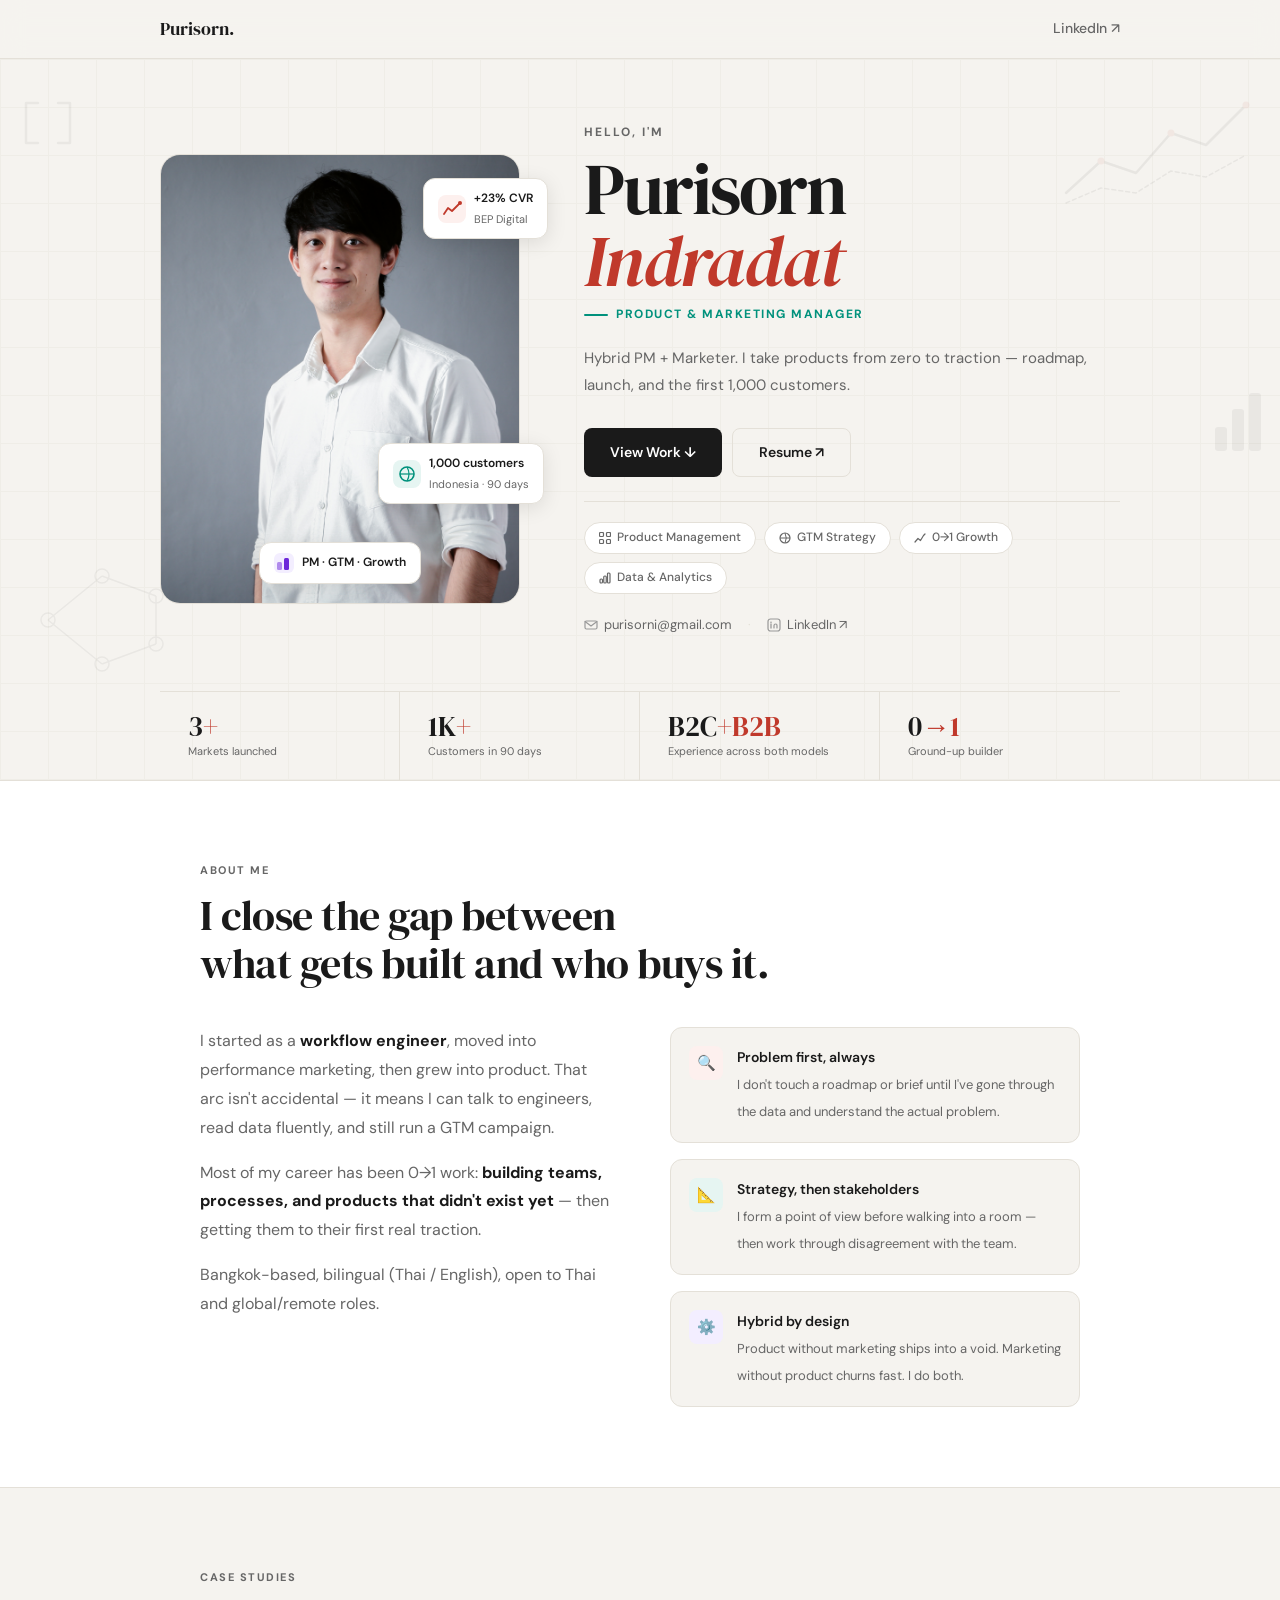
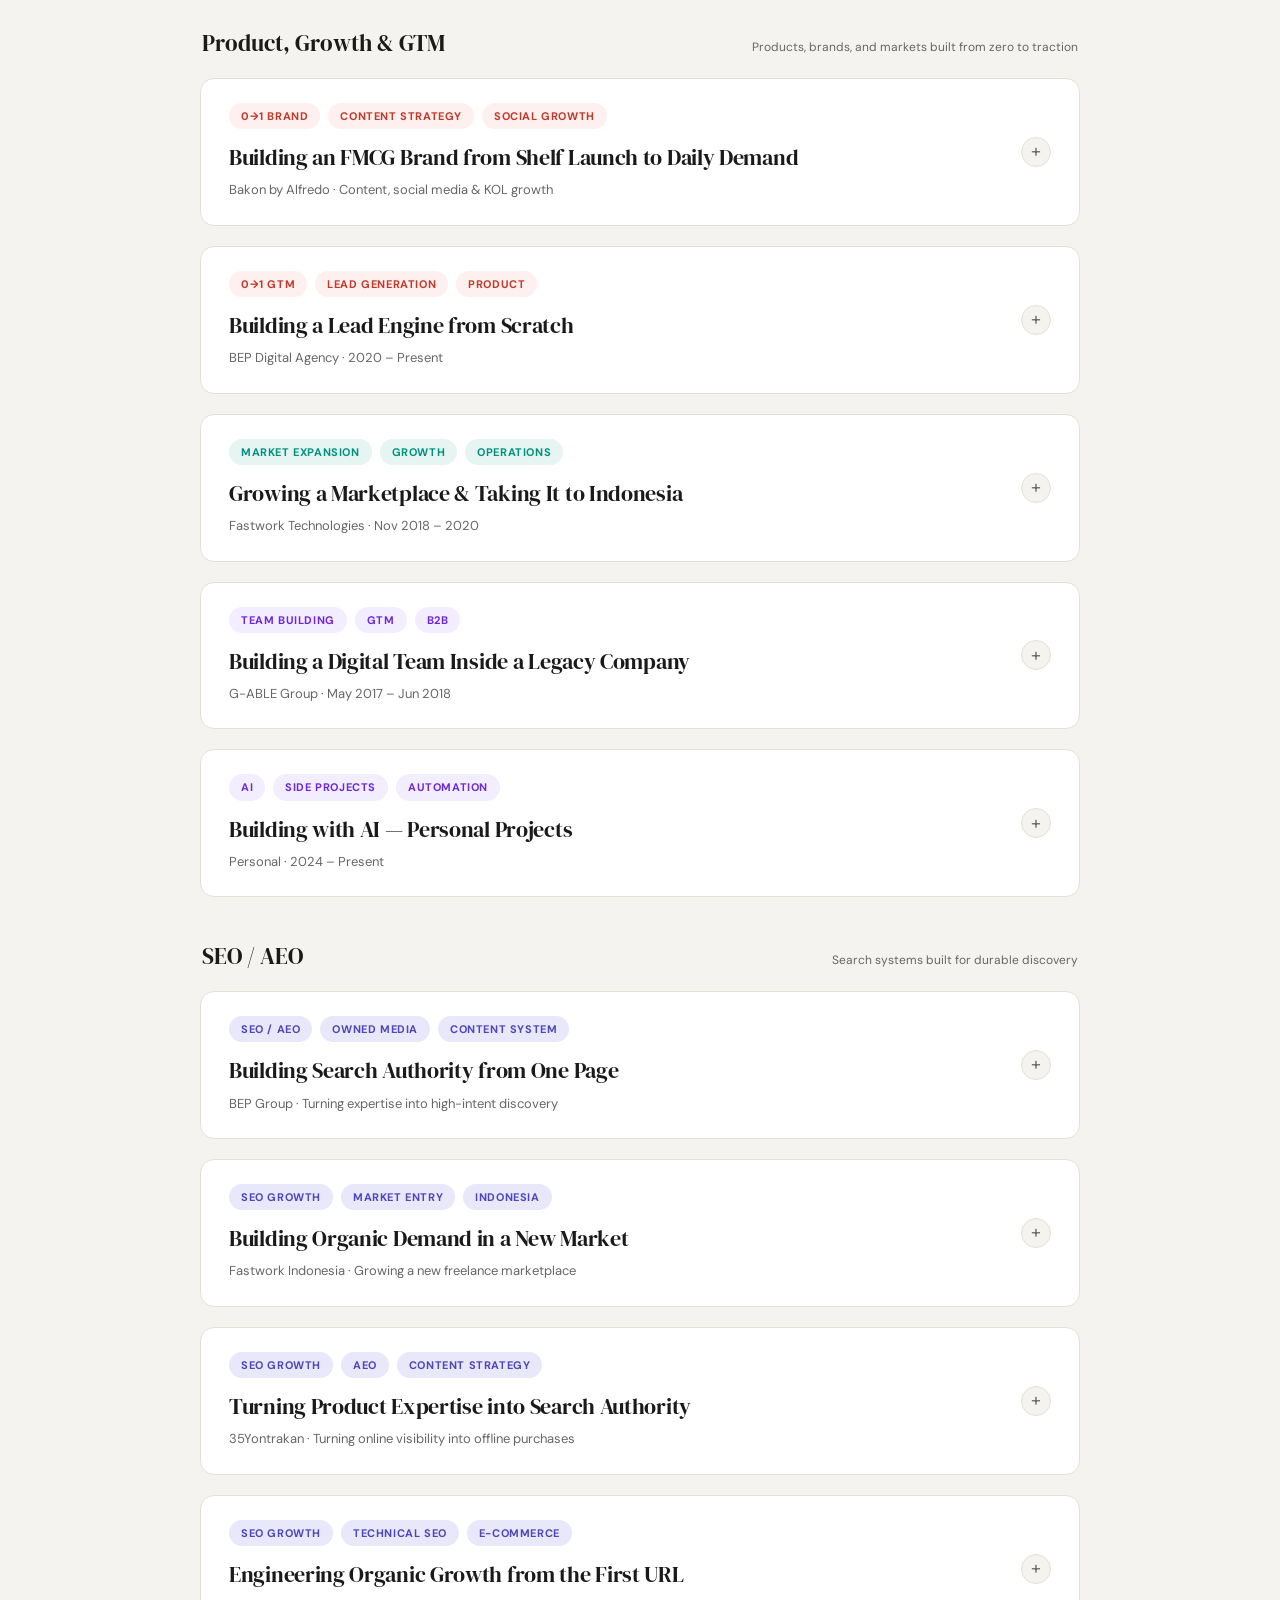
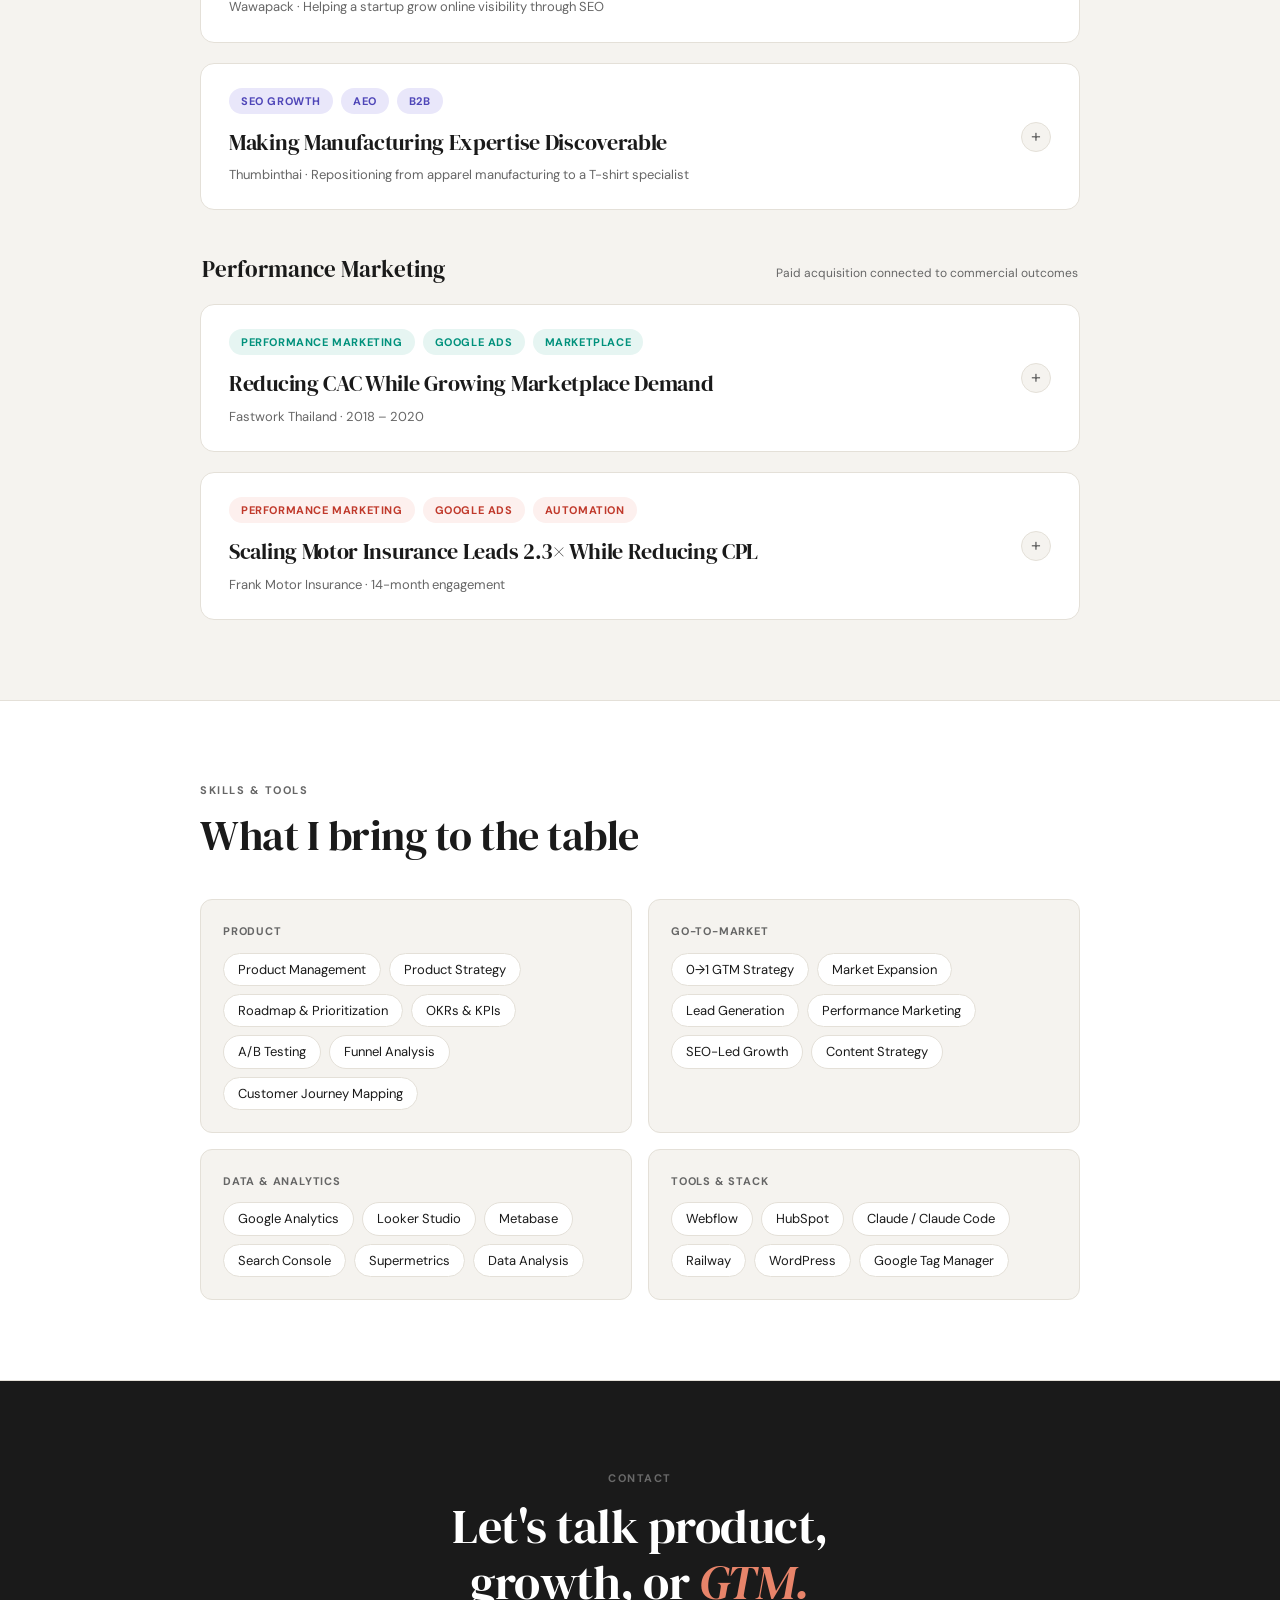
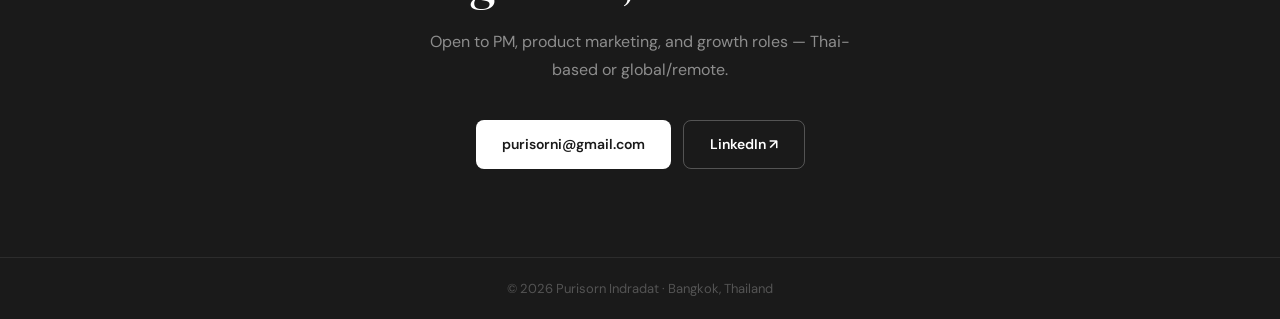
==== commit 74759735: "Add BEP SEO and AEO case study" ====
--- a/index.html
+++ b/index.html
@@ -556,6 +556,32 @@
         <p>Search systems built for durable discovery</p>
       </div>
 
+      <!-- BEP GROUP SEO / AEO -->
+      <div class="case-card group-seo" id="cc11">
+        <div class="case-head" onclick="toggleCase('cc11')">
+          <div class="case-head-left">
+            <div class="case-chips">
+              <span class="chip chip-search">SEO / AEO</span>
+              <span class="chip chip-search">Owned Media</span>
+              <span class="chip chip-search">Content System</span>
+            </div>
+            <div class="case-title">Building Search Authority from One Page</div>
+            <div class="case-company">BEP Group · Turning expertise into high-intent discovery</div>
+          </div>
+          <div class="case-toggle">+</div>
+        </div>
+        <div class="case-body">
+          <hr class="case-divider">
+          <div class="case-meta-grid">
+            <div><div class="case-meta-label">Context</div><div class="case-meta-text">BEP began with limited brand recognition, a single-page website, and no paid acquisition budget to compete with established agencies.</div></div>
+            <div><div class="case-meta-label">My Role</div><div class="case-meta-text">Owned the website roadmap, SEO/AEO architecture, content system, organic measurement, and the connection between informational content and commercial demand.</div></div>
+          </div>
+          <div class="case-did"><div class="case-did-label">What I Did</div><ul><li>Scaled the site from one page to 200+ glossary, blog, service, work, and tool pages</li><li>Mapped content across learn, evaluate, and buy search intent</li><li>Connected internal linking, PR coverage, and social distribution to the owned content system</li><li>Built direct-answer content structures for both search and answer-engine visibility</li></ul></div>
+          <div class="case-outcome violet"><div class="case-outcome-label">Outcome</div><div class="case-outcome-text">33.3K clicks · 4.86M impressions over 17 months · two priority queries at #1 · one high-intent service query at #2.</div></div>
+          <a href="bep-seo-aeo.html" class="case-cta">Read SEO / AEO Case →</a>
+        </div>
+      </div>
+
       <!-- FASTWORK INDONESIA SEO -->
       <div class="case-card group-seo" id="cc6">
         <div class="case-head" onclick="toggleCase('cc6')">
